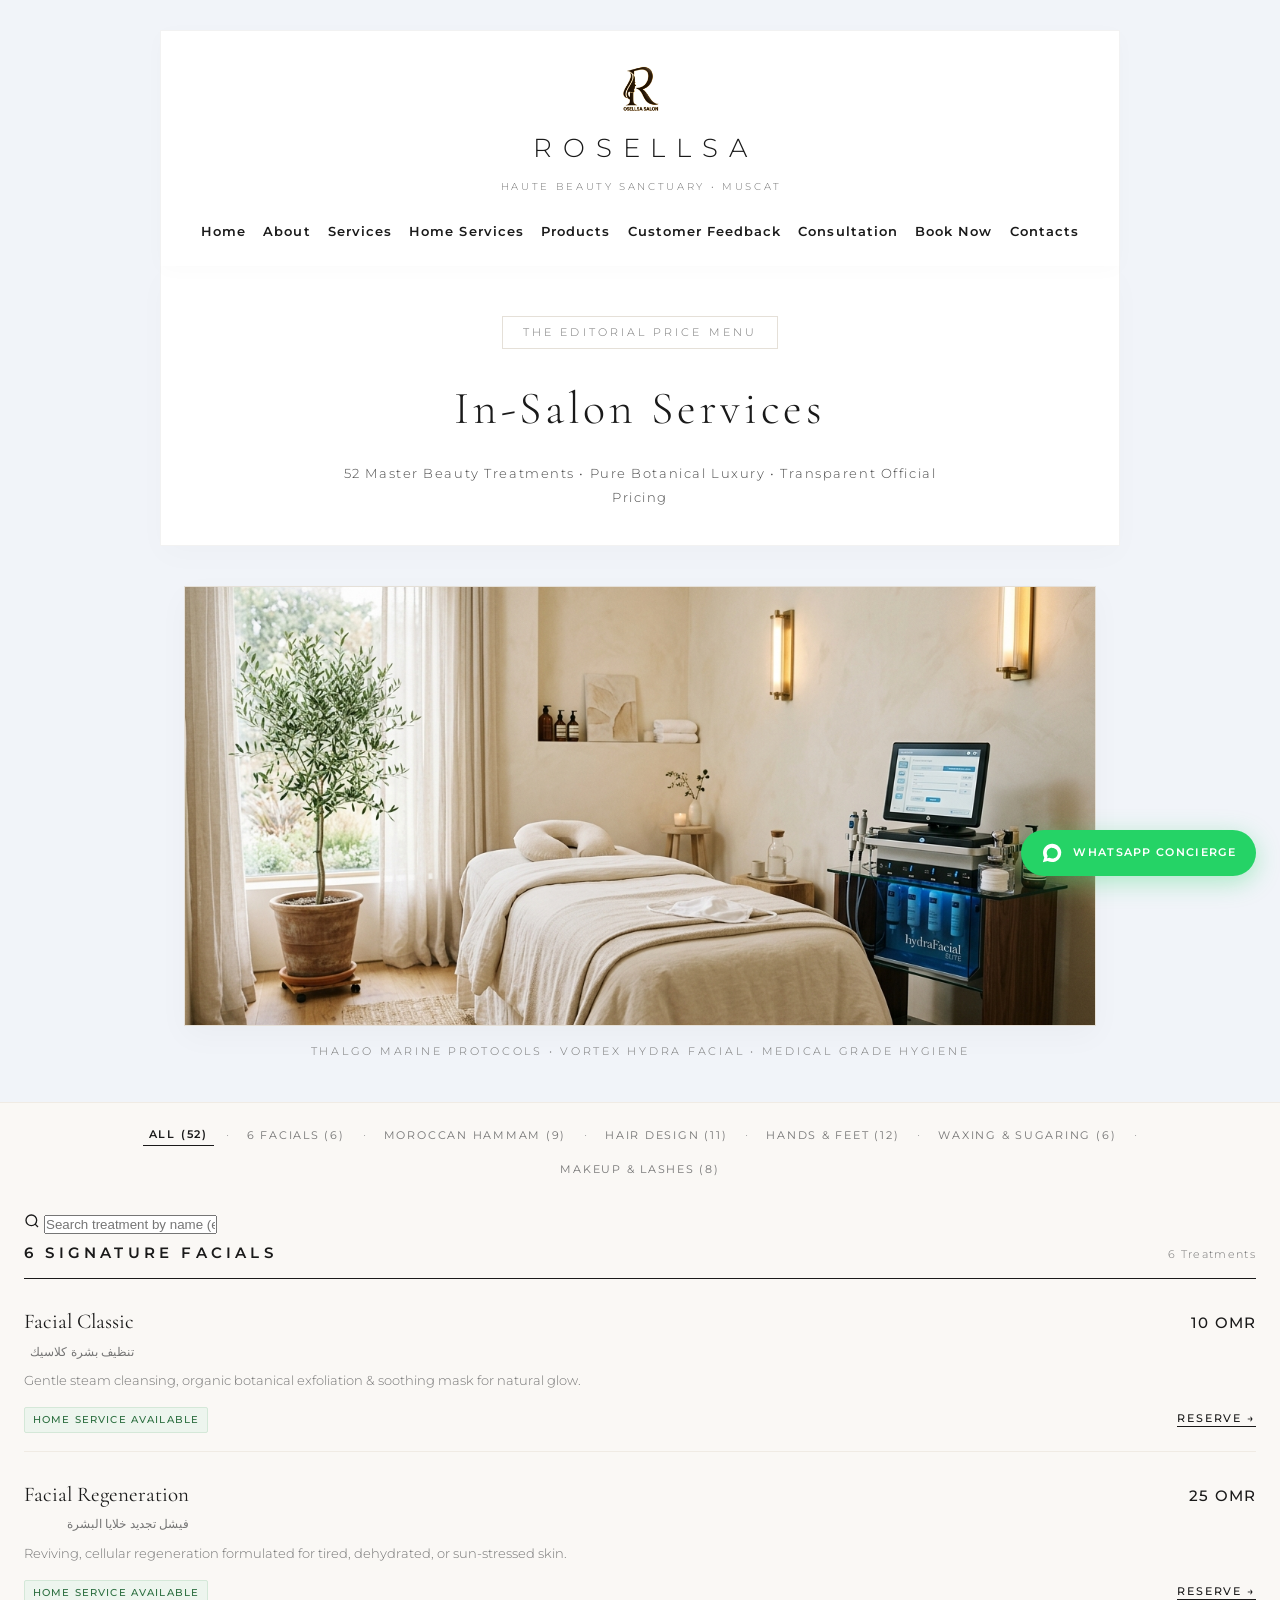
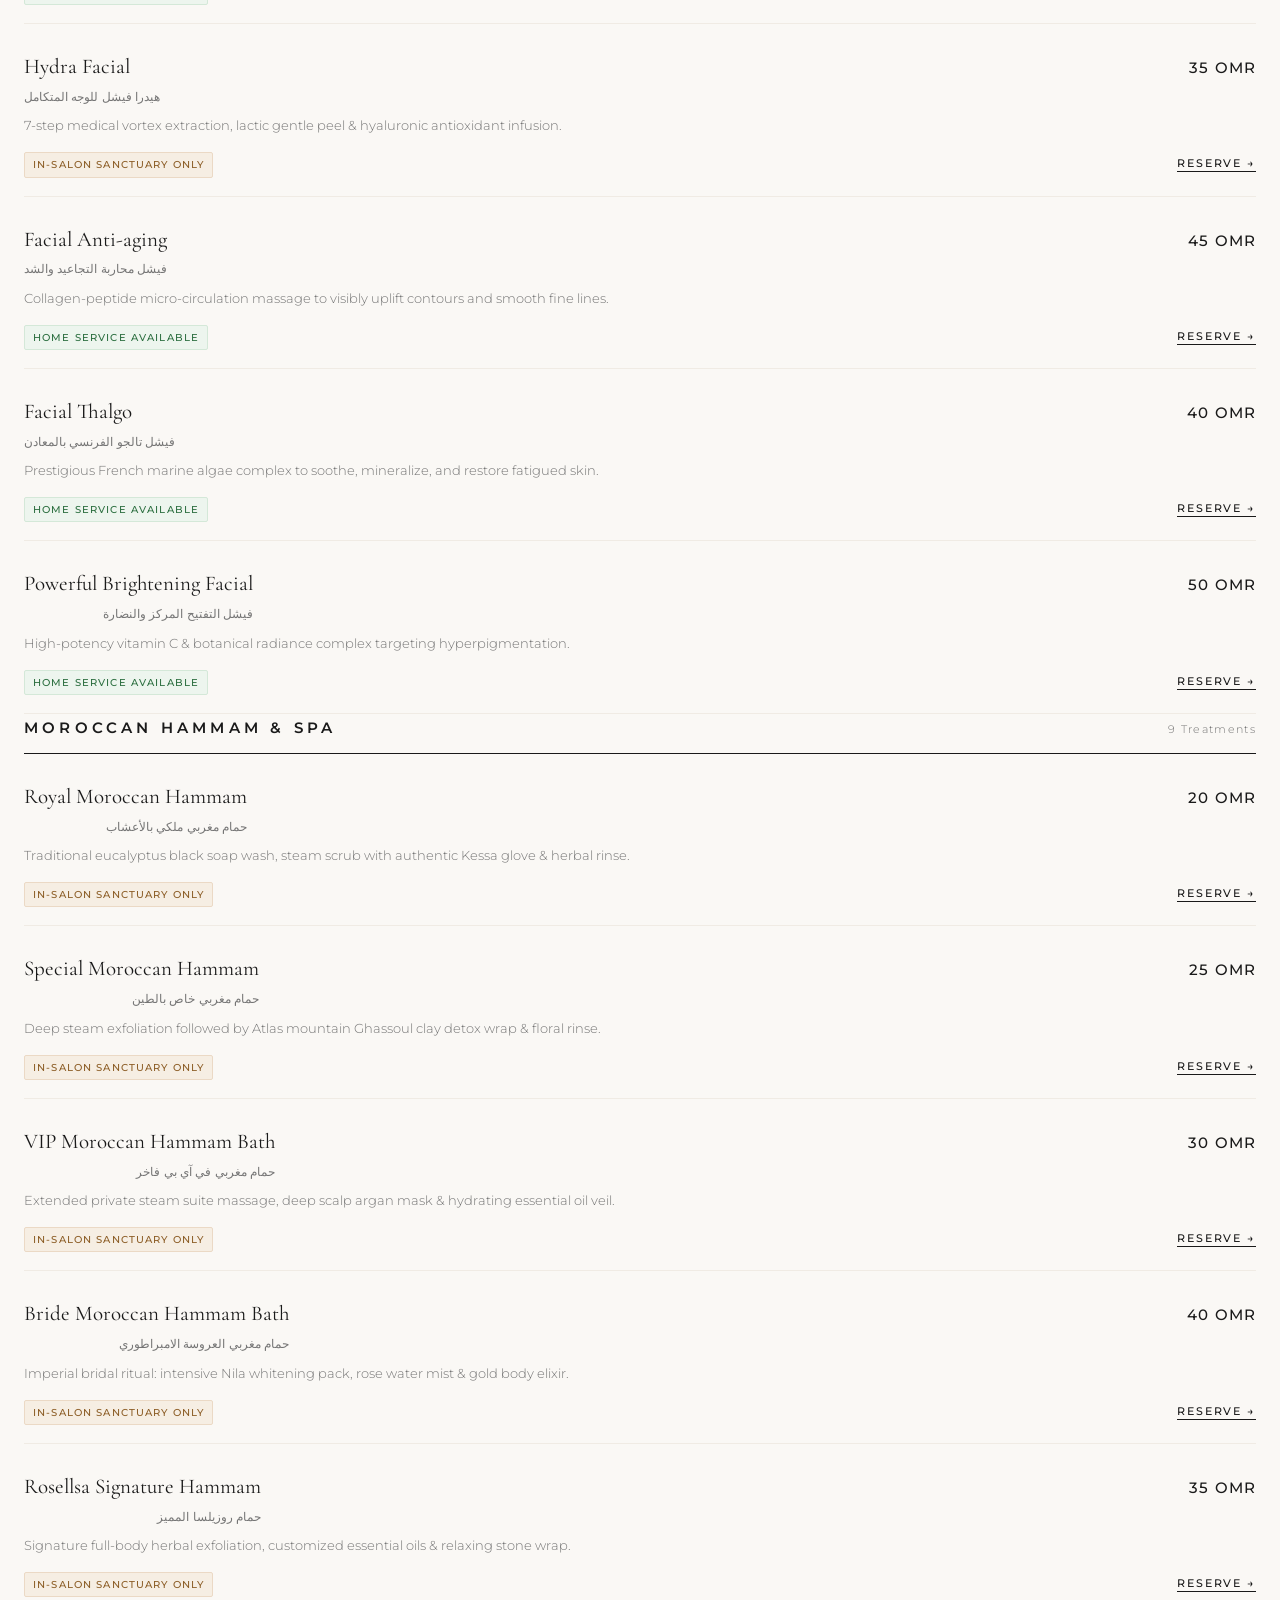
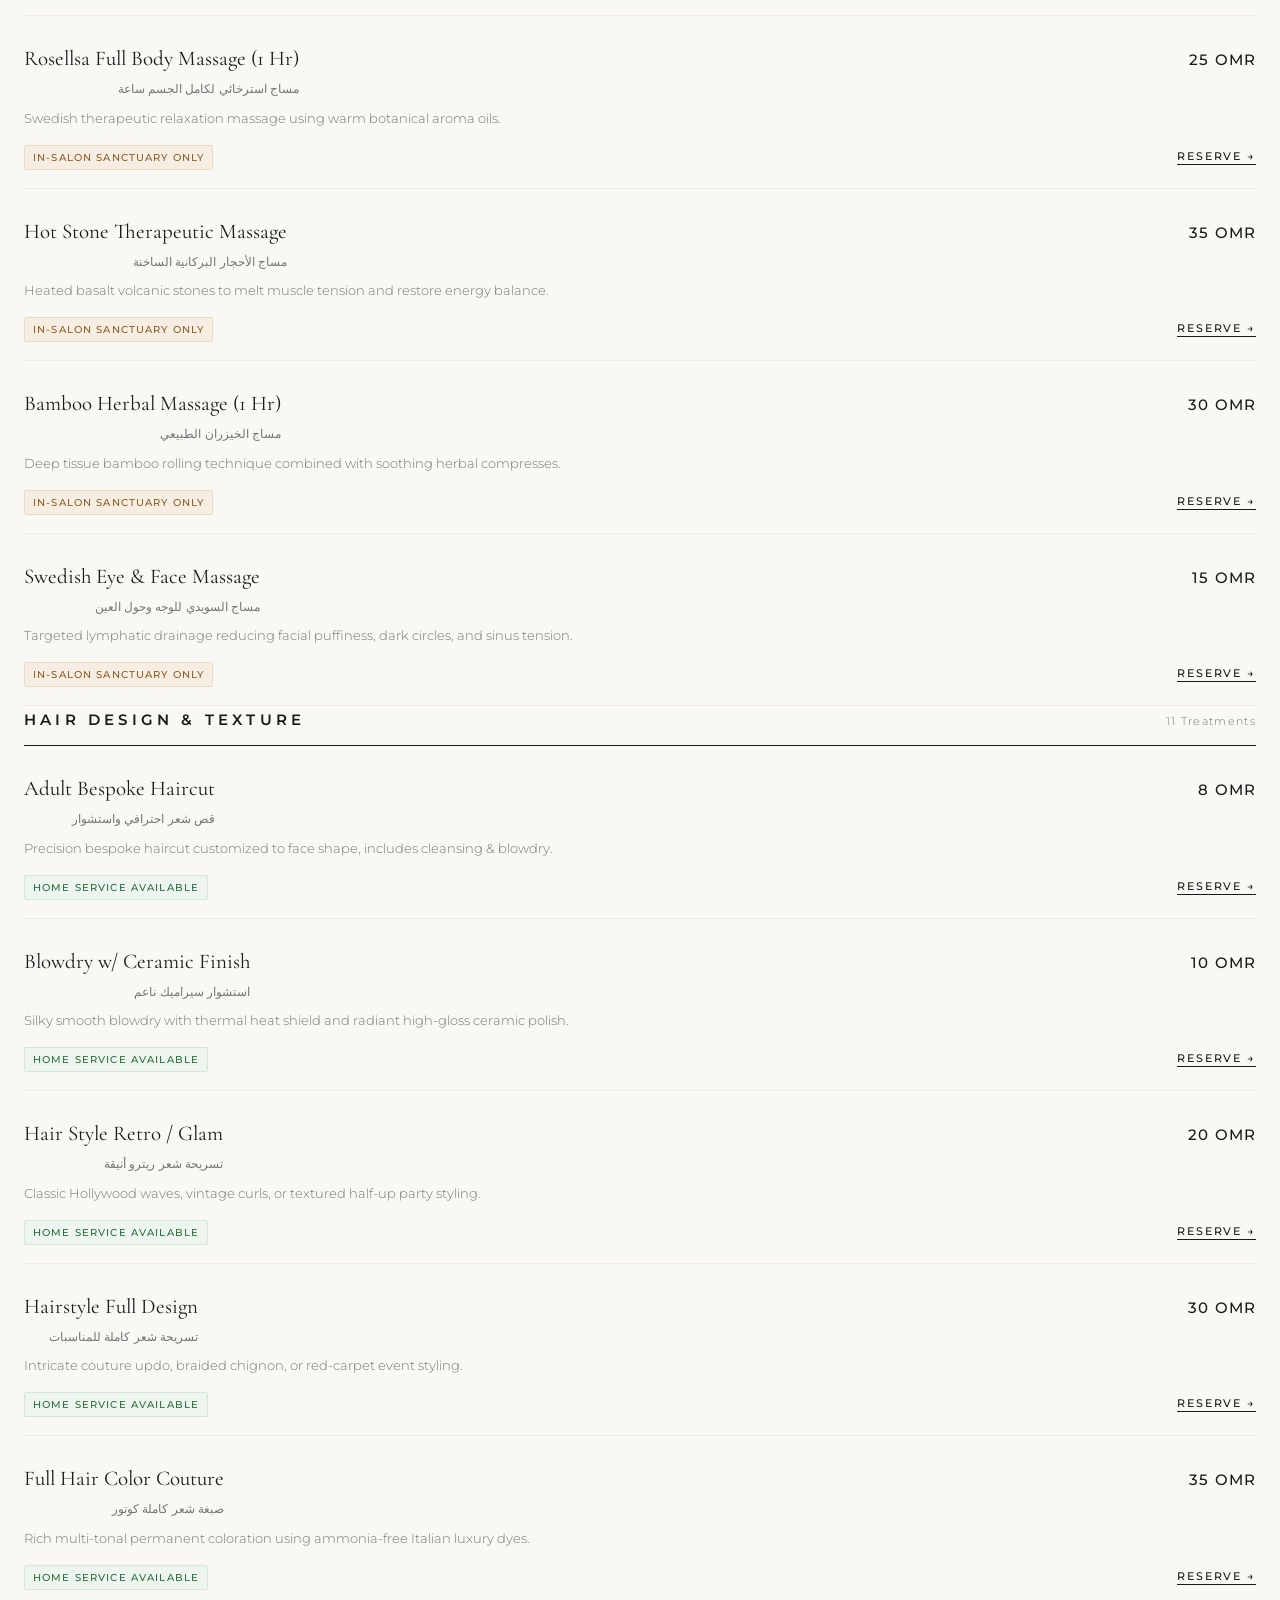
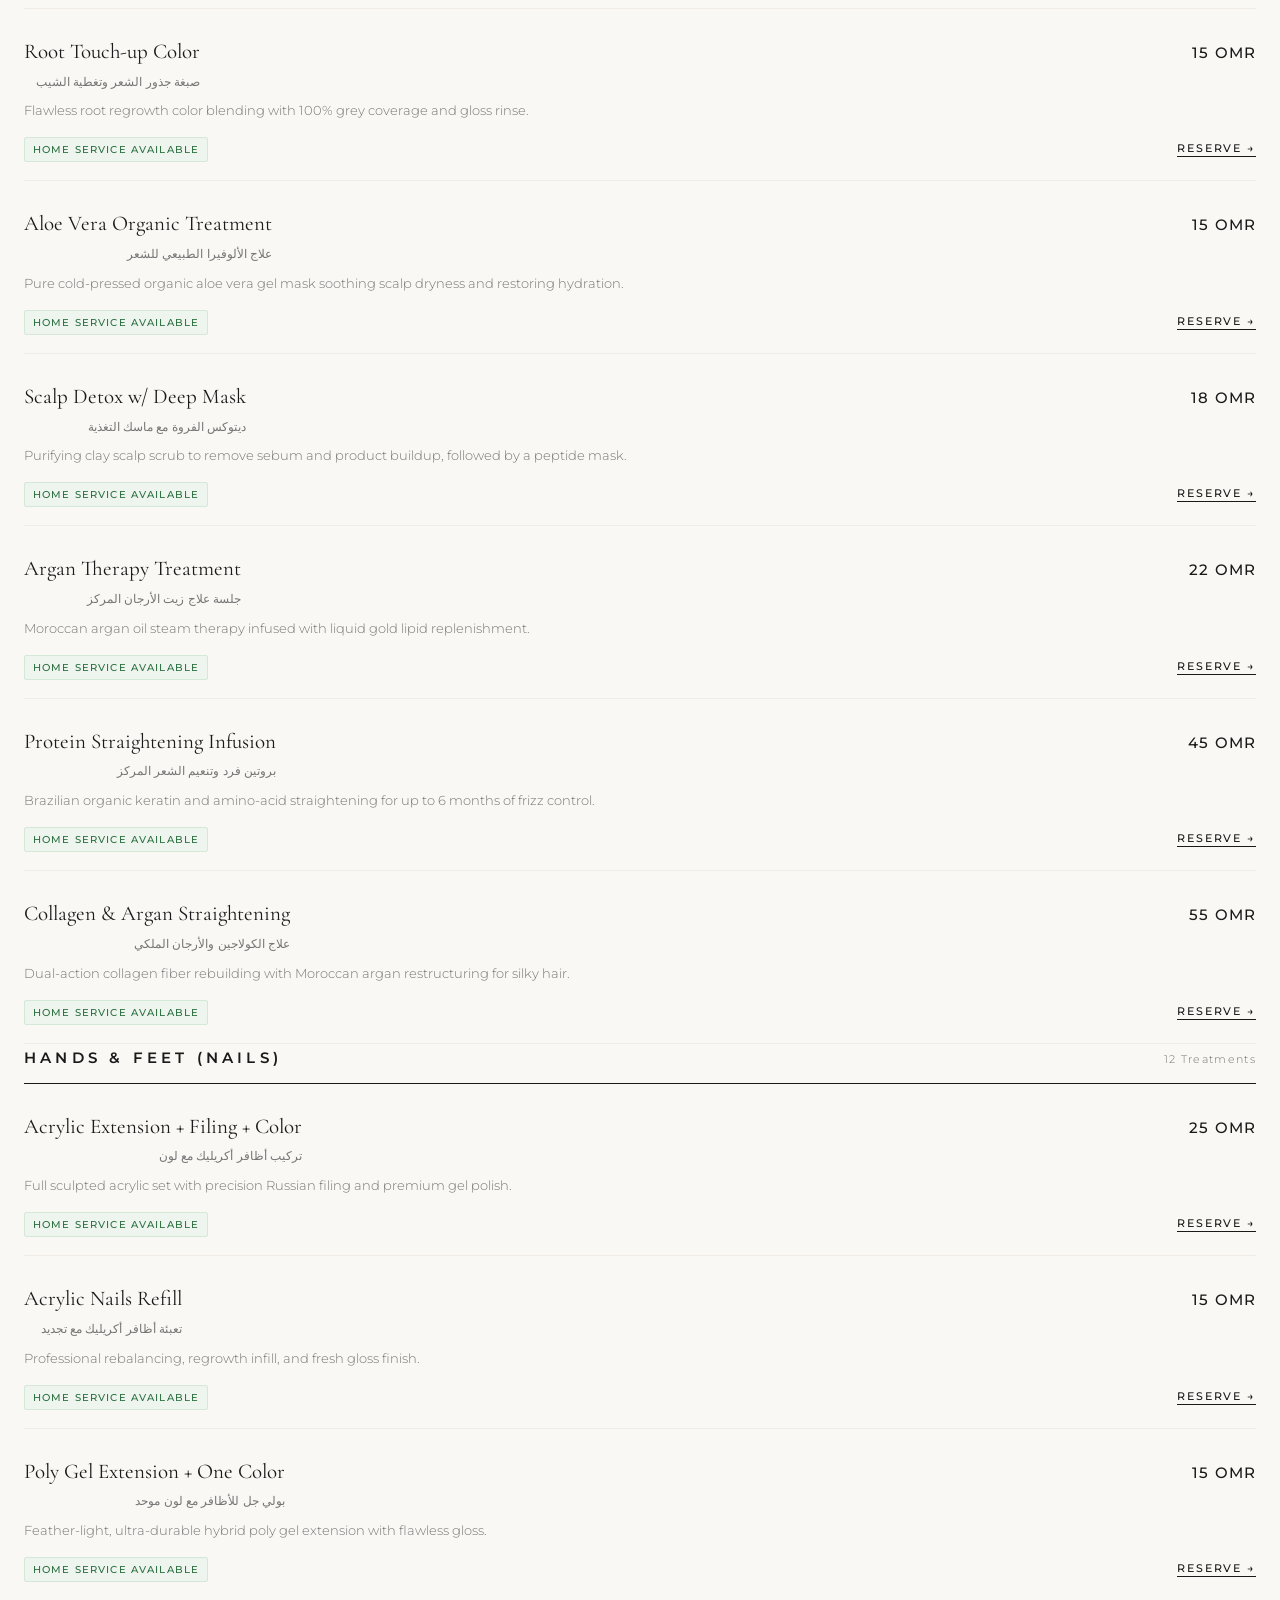
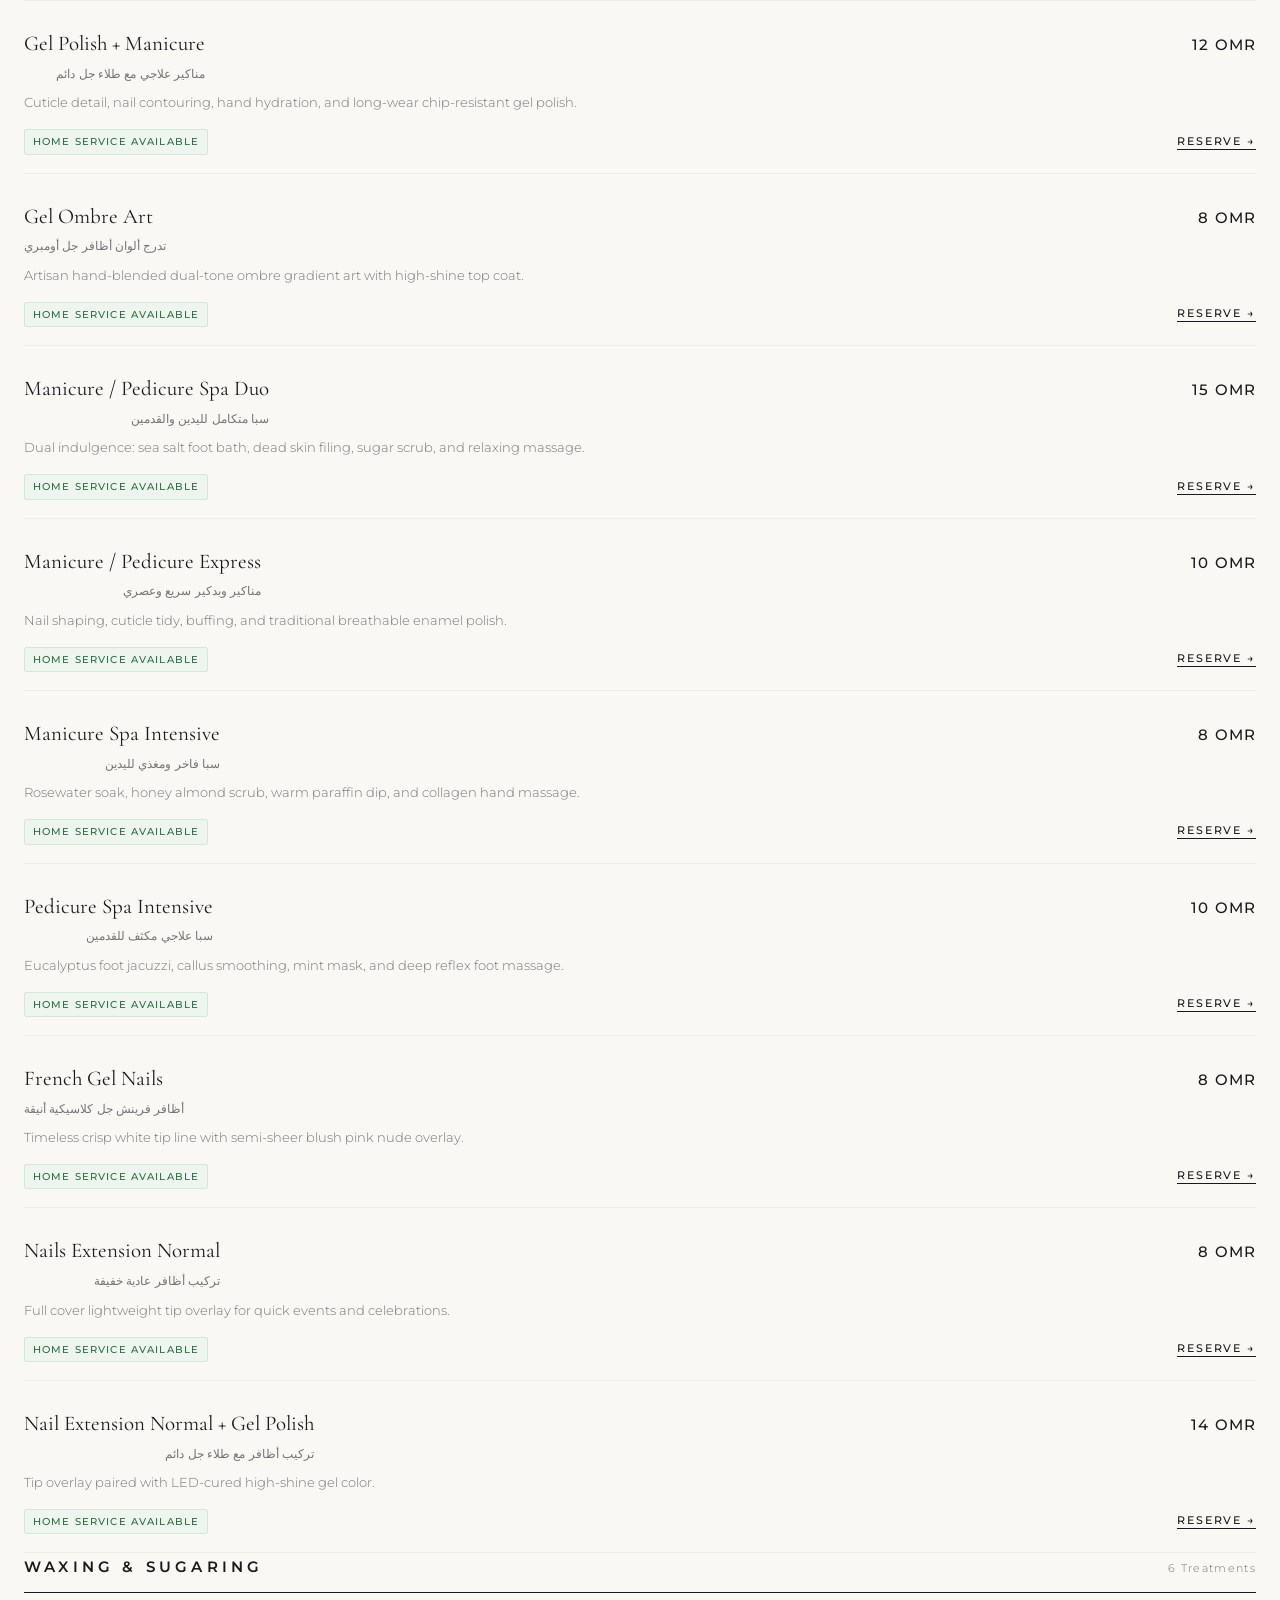
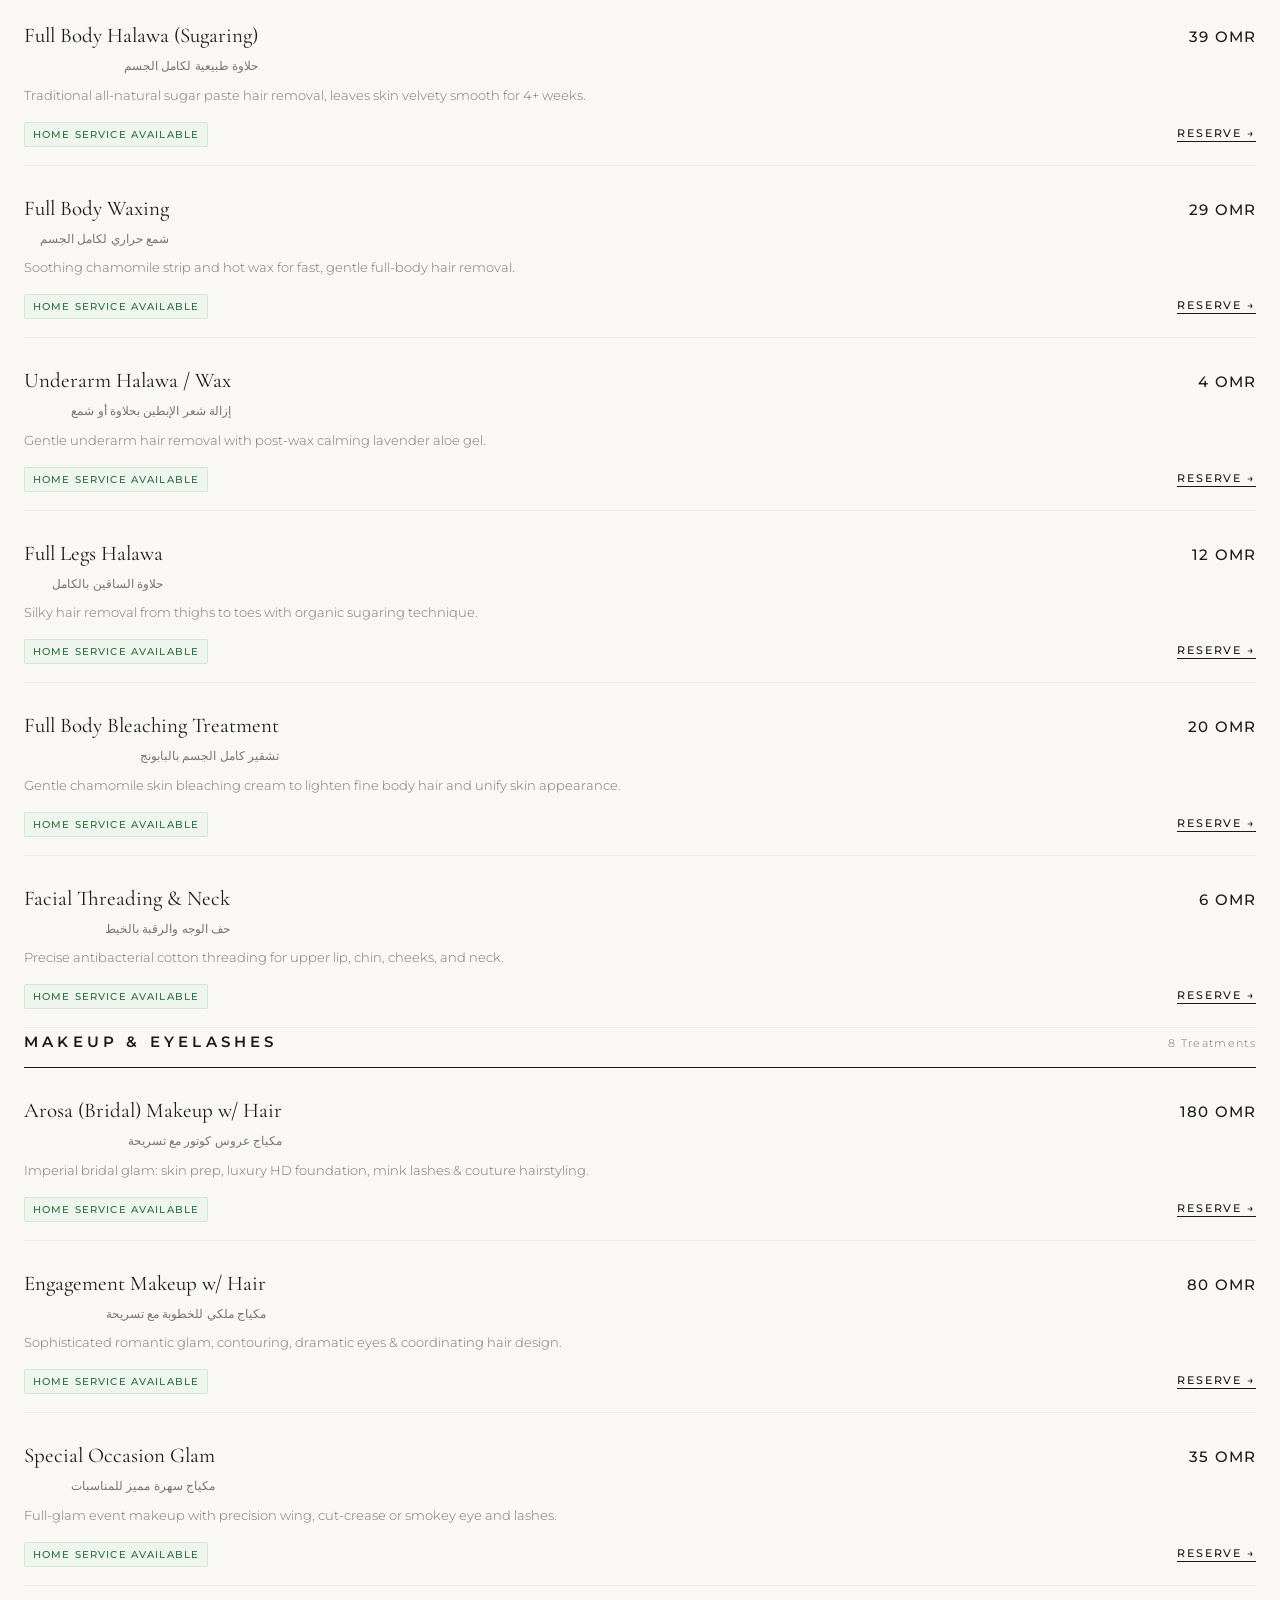
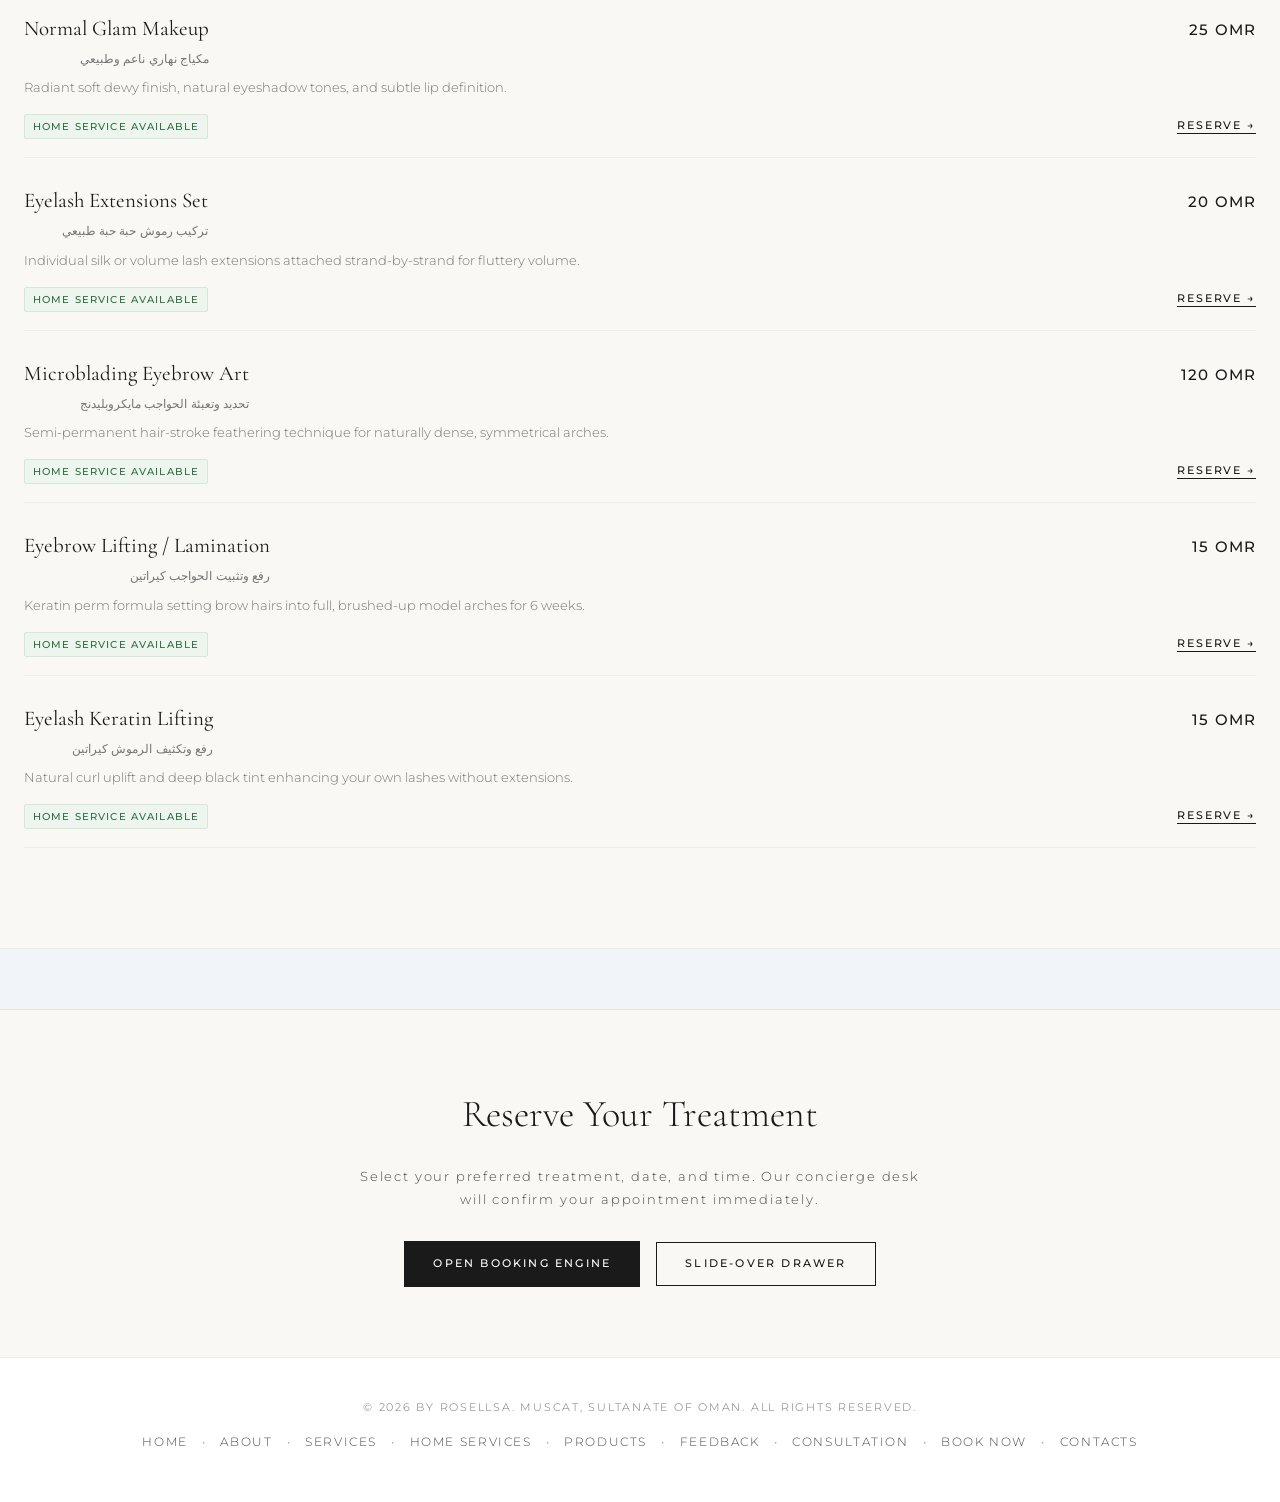
==== services.html @ f318aa7e "feat: complete Rosellsa Haute Beauty Sanctuary website with responsive design, 10 subpages, and Verc" ====
<!DOCTYPE html>
<html lang="en">
<head>
  <meta charset="UTF-8">
  <meta name="viewport" content="width=device-width, initial-scale=1.0">
  <title>In-Salon Services Menu | Rosellsa Haute Beauty Sanctuary</title>
  <meta name="description" content="Explore Rosellsa's 52 signature salon beauty treatments in Muscat. Clinical facials, Moroccan hammam steam rituals, bespoke hair coloring, Russian manicures, and bridal glam.">
  <link rel="icon" type="image/png" href="assets/1e7387f1-e937-47f8-8d48-7516ffbfa3cc.png">
  <link rel="preconnect" href="https://fonts.googleapis.com">
  <link rel="preconnect" href="https://fonts.gstatic.com" crossorigin>
  <link href="https://fonts.googleapis.com/css2?family=Cormorant+Garamond:ital,wght@0,300;0,400;0,500;0,600;1,400&family=Montserrat:wght@200;300;400;500;600&family=Playfair+Display:ital,wght@0,400;0,500;0,600;1,400&display=swap" rel="stylesheet">
  <link rel="stylesheet" href="styles.css?v=5">
</head>
<body>

  <!-- Sticky Header -->
  <header class="site-header">
    <div class="header-inner">
      <div class="brand-logotype">
        <a href="index.html" class="brand-link">
          <img src="assets/rosellsa_logo.png" alt="Rosellsa Crest Logo" class="brand-crest">
          <h1 class="brand-name">ROSELLSA</h1>
          <span class="brand-subline">HAUTE BEAUTY SANCTUARY &bull; MUSCAT</span>
        </a>
      </div>

      <nav class="main-nav" aria-label="Main Navigation">
        <ul class="nav-links">
          <li><a href="index.html" class="nav-item">Home</a></li>
          <li class="nav-bullet">&middot;</li>
          <li><a href="about.html" class="nav-item">About</a></li>
          <li class="nav-bullet">&middot;</li>
          <li><a href="services.html" class="nav-item active">Services</a></li>
          <li class="nav-bullet">&middot;</li>
          <li><a href="home-services.html" class="nav-item">Home Services</a></li>
          <li class="nav-bullet">&middot;</li>
          <li><a href="products.html" class="nav-item">Products</a></li>
          <li class="nav-bullet">&middot;</li>
          <li><a href="feedback.html" class="nav-item">Customer Feedback</a></li>
          <li class="nav-bullet">&middot;</li>
          <li><a href="consultation.html" class="nav-item">Consultation</a></li>
          <li class="nav-bullet">&middot;</li>
          <li><a href="book-now.html" class="nav-item nav-book-btn">Book Now</a></li>
          <li class="nav-bullet">&middot;</li>
          <li><a href="contact.html" class="nav-item">Contacts</a></li>
        </ul>
      </nav>

      <button type="button" class="mobile-menu-toggle" id="mobileMenuBtn" aria-label="Toggle Navigation Menu">
        <span></span><span></span><span></span>
      </button>
    </div>

    <!-- Mobile Navigation Drawer -->
    <div class="mobile-nav-drawer" id="mobileNavDrawer">
      <ul class="mobile-nav-links">
        <li><a href="index.html" onclick="closeMobileNav()">Home</a></li>
        <li><a href="about.html" onclick="closeMobileNav()">About</a></li>
        <li><a href="services.html" class="active" onclick="closeMobileNav()">Services</a></li>
        <li><a href="home-services.html" onclick="closeMobileNav()">Home Services</a></li>
        <li><a href="products.html" onclick="closeMobileNav()">Products</a></li>
        <li><a href="feedback.html" onclick="closeMobileNav()">Customer Feedback</a></li>
        <li><a href="consultation.html" onclick="closeMobileNav()">Consultation</a></li>
        <li><a href="book-now.html" onclick="closeMobileNav()">Book Now</a></li>
        <li><a href="contact.html" onclick="closeMobileNav()">Contacts</a></li>
      </ul>
    </div>
  </header>

  <main>
    <!-- Subpage Banner -->
    <section class="subpage-banner">
      <div class="subpage-banner-inner">
        <span class="subpage-badge">THE EDITORIAL PRICE MENU</span>
        <h1 class="subpage-title">In-Salon Services</h1>
        <p class="subpage-subtitle">52 Master Beauty Treatments &bull; Pure Botanical Luxury &bull; Transparent Official Pricing</p>
      </div>
    </section>

    <!-- Visual Showcase: Clinical Spa & Treatment Suites -->
    <section class="subpage-visual-showcase">
      <div class="subpage-visual-frame">
        <img src="assets/generated/lookbook_spa_room.jpg" alt="Clinical Skincare and Private Facial Suite">
      </div>
      <div style="text-align: center; margin-top: 16px;">
        <p style="font-size: 11px; letter-spacing: 0.25em; text-transform: uppercase; color: var(--text-muted);">
          THALGO MARINE PROTOCOLS &bull; VORTEX HYDRA FACIAL &bull; MEDICAL GRADE HYGIENE
        </p>
      </div>
    </section>

    <!-- In-Salon Services Main Catalog -->
    <section class="services-section" style="padding-top: 20px;">
      <!-- Category Filter Tabs -->
      <div class="services-filter-nav">
        <button type="button" class="filter-tab active" data-cat="all">ALL (<span id="count-all">52</span>)</button>
        <span class="filter-dot">&middot;</span>
        <button type="button" class="filter-tab" data-cat="facials">6 FACIALS (<span id="count-facials">6</span>)</button>
        <span class="filter-dot">&middot;</span>
        <button type="button" class="filter-tab" data-cat="hammam">MOROCCAN HAMMAM (<span id="count-hammam">9</span>)</button>
        <span class="filter-dot">&middot;</span>
        <button type="button" class="filter-tab" data-cat="hair">HAIR DESIGN (<span id="count-hair">12</span>)</button>
        <span class="filter-dot">&middot;</span>
        <button type="button" class="filter-tab" data-cat="nails">HANDS &amp; FEET (<span id="count-nails">12</span>)</button>
        <span class="filter-dot">&middot;</span>
        <button type="button" class="filter-tab" data-cat="waxing">WAXING &amp; SUGARING (<span id="count-waxing">8</span>)</button>
        <span class="filter-dot">&middot;</span>
        <button type="button" class="filter-tab" data-cat="makeup">MAKEUP &amp; LASHES (<span id="count-makeup">5</span>)</button>
      </div>

      <!-- Real-Time Search Bar -->
      <div class="services-search-wrapper">
        <div class="search-input-box">
          <svg class="search-icon" width="16" height="16" viewBox="0 0 24 24" fill="none" stroke="currentColor" stroke-width="2">
            <circle cx="11" cy="11" r="8"></circle>
            <line x1="21" y1="21" x2="16.65" y2="16.65"></line>
          </svg>
          <input type="text" id="serviceSearchInput" class="service-search-input" placeholder="Search treatment by name (e.g. Hydra, Hammam, Balayage, Russian Manicure)...">
        </div>
      </div>

      <!-- Two-Column Editorial Price Menu -->
      <div class="services-grid" id="servicesGrid">
        <!-- Rendered by main.js -->
      </div>
    </section>

    <!-- Bottom Booking CTA Banner -->
    <section style="background-color: var(--bg-subtle); padding: 70px 24px; text-align: center; border-top: 1px solid var(--border-light); margin-top: 60px;">
      <h2 style="font-family: var(--font-serif); font-size: 38px; font-weight: 300; margin-bottom: 16px;">Reserve Your Treatment</h2>
      <p style="font-size: 13px; letter-spacing: 0.14em; color: var(--text-secondary); max-width: 580px; margin: 0 auto 30px; line-height: 1.8;">
        Select your preferred treatment, date, and time. Our concierge desk will confirm your appointment immediately.
      </p>
      <div class="concierge-btn-group">
        <a href="book-now.html" class="btn-westfolk-dark">Open Booking Engine</a>
        <button type="button" class="btn-westfolk-outline" onclick="openBookingDrawer()">Slide-Over Drawer</button>
      </div>
    </section>
  </main>

  <!-- Slide-Over VIP Booking Drawer -->
  <div class="booking-drawer-overlay" id="drawerOverlay" onclick="closeBookingDrawer()"></div>
  <aside class="booking-drawer" id="bookingDrawer" aria-label="Appointment Drawer">
    <div class="drawer-header">
      <div>
        <span class="drawer-eyebrow">ROSELLSA SANCTUARY</span>
        <h3 class="drawer-title">Reserve Appointment</h3>
      </div>
      <button type="button" class="drawer-close-btn" onclick="closeBookingDrawer()" aria-label="Close Drawer">&times;</button>
    </div>

    <form class="drawer-body" onsubmit="handleDrawerBookingSubmit(event)">
      <div class="form-group customer-type-box">
        <label class="form-label">APPOINTMENT TYPE *</label>
        <div class="customer-type-options">
          <label class="type-radio-label">
            <input type="radio" name="drawerClientType" value="New Customer" checked>
            <span class="type-btn">First-Time Guest</span>
          </label>
          <label class="type-radio-label">
            <input type="radio" name="drawerClientType" value="Rebooking Customer">
            <span class="type-btn">Returning Client</span>
          </label>
        </div>
      </div>

      <div class="form-group">
        <label for="drawerServiceSelect" class="form-label">SELECT TREATMENT *</label>
        <select id="drawerServiceSelect" class="form-control" required onchange="handleDrawerServiceChange()"></select>
        <span class="service-price-indicator" id="drawerPriceDisplay">Price: 10 OMR</span>
      </div>

      <div class="form-group">
        <label class="form-label">LOCATION *</label>
        <div class="location-radio-group">
          <label class="radio-label">
            <input type="radio" name="drawerLocation" value="salon" id="locSalon" checked onchange="updateDrawerLocationRules()">
            <span>In-Salon Sanctuary</span>
          </label>
          <label class="radio-label" id="homeServiceLabel">
            <input type="radio" name="drawerLocation" value="home" id="locHome" onchange="updateDrawerLocationRules()">
            <span>Home Service (Muscat)</span>
          </label>
        </div>
        <p class="location-warning-text" id="audioRuleNotice" style="display: none;"></p>
      </div>

      <div class="form-group">
        <label for="clientNameInput" class="form-label">FULL NAME *</label>
        <input type="text" id="clientNameInput" class="form-control" placeholder="e.g. Fatima Al-Harthy" required>
      </div>

      <div class="form-group">
        <label for="clientPhoneInput" class="form-label">WHATSAPP / PHONE NUMBER *</label>
        <input type="tel" id="clientPhoneInput" class="form-control" placeholder="+968 9XXXXXXX" required>
      </div>

      <div class="form-row">
        <div class="form-group col-half">
          <label for="bookingDateInput" class="form-label">PREFERRED DATE *</label>
          <input type="date" id="bookingDateInput" class="form-control" required>
        </div>
        <div class="form-group col-half">
          <label for="bookingTimeSelect" class="form-label">PREFERRED TIME *</label>
          <select id="bookingTimeSelect" class="form-control" required>
            <option value="10:00 AM">10:00 AM</option>
            <option value="12:00 PM">12:00 PM</option>
            <option value="02:00 PM">02:00 PM</option>
            <option value="04:00 PM">04:00 PM</option>
            <option value="06:00 PM">06:00 PM</option>
            <option value="08:00 PM">08:00 PM</option>
          </select>
        </div>
      </div>

      <div class="form-group" id="homeAddressGroup" style="display: none;">
        <label for="clientAddressInput" class="form-label">MUSCAT HOME / HOTEL ADDRESS *</label>
        <input type="text" id="clientAddressInput" class="form-control" placeholder="e.g. Villa 14, Way 203, Al Mouj">
      </div>

      <div class="form-group">
        <label for="clientNotesInput" class="form-label">SPECIAL REQUESTS</label>
        <textarea id="clientNotesInput" class="form-control" rows="2" placeholder="Specific therapist, allergies, or questions"></textarea>
      </div>

      <div class="drawer-footer">
        <button type="submit" class="btn-westfolk-dark" style="width: 100%; padding: 16px;">
          PROCEED VIA WHATSAPP
        </button>
      </div>
    </form>
  </aside>

  <!-- Floating WhatsApp Concierge -->
  <a href="https://wa.me/96898564463?text=Hello%20Rosellsa%20Sanctuary%2C%20I%20would%20like%20to%20inquire%20about%20your%20services" target="_blank" rel="noopener noreferrer" class="floating-wa-btn" aria-label="Chat on WhatsApp">
    <svg width="22" height="22" viewBox="0 0 24 24" fill="currentColor">
      <path d="M12.031 6.172c-3.181 0-5.767 2.586-5.768 5.766-.001 1.298.38 2.27 1.019 3.287l-.711 2.598 2.669-.699c.969.54 2.082.85 3.256.85 3.181 0 5.767-2.586 5.768-5.766 0-3.18-2.586-5.766-5.768-5.766zm9.969 5.766c0 5.485-4.484 9.969-9.969 9.969-1.745 0-3.388-.456-4.819-1.253L2 22l1.547-5.011C2.695 15.545 2.22 13.829 2.22 11.938 2.22 6.453 6.704 1.969 12.189 1.969 17.674 1.969 22.158 6.453 22.158 11.938z"/>
    </svg>
    <span>WhatsApp Concierge</span>
  </a>

  <!-- Footer -->
  <footer class="site-footer">
    <div class="footer-inner">
      <p class="footer-copy">&copy; 2026 by ROSELLSA. Muscat, Sultanate of Oman. All rights reserved.</p>
      <div class="footer-links">
        <a href="index.html">Home</a><span>&bull;</span>
        <a href="about.html">About</a><span>&bull;</span>
        <a href="services.html">Services</a><span>&bull;</span>
        <a href="home-services.html">Home Services</a><span>&bull;</span>
        <a href="products.html">Products</a><span>&bull;</span>
        <a href="feedback.html">Feedback</a><span>&bull;</span>
        <a href="consultation.html">Consultation</a><span>&bull;</span>
        <a href="book-now.html">Book Now</a><span>&bull;</span>
        <a href="contact.html">Contacts</a>
      </div>
    </div>
  </footer>

  <script src="main.js"></script>
</body>
</html>
---- styles.css ----
/* ==========================================================================
   ROSELLSA HAUTE BEAUTY SANCTUARY
   Design Architecture: Westfolk Salon | Los Angeles Inspiration
   Aesthetic: Ultra-minimalist, Airy, Elegant Typography, California-Chic Spacing
   ========================================================================== */

/* --------------------------------------------------------------------------
   1. CSS RESET & GLOBAL VARIABLES
   -------------------------------------------------------------------------- */
:root {
  --font-serif: 'Cormorant Garamond', 'Playfair Display', Georgia, serif;
  --font-sans: 'Montserrat', -apple-system, BlinkMacSystemFont, "Segoe UI", Roboto, sans-serif;
  
  --bg-primary: #ffffff;
  --bg-canvas: #f1f4f9; /* Soft Westfolk canvas tone matching reference */
  --bg-subtle: #faf8f5;
  --bg-stone: #f4f1ec;
  
  --text-primary: #1a1a1a;
  --text-secondary: #4a4a4a;
  --text-muted: #757575;
  --text-light: #999999;
  
  --border-dark: #1a1a1a;
  --border-light: #e5e0d8;
  --border-faint: #f0ebe4;
  
  --gold-accent: #c49a6c;
  --gold-soft: #f7f1e8;
  
  --transition-smooth: all 0.3s cubic-bezier(0.25, 0.46, 0.45, 0.94);
}

*, *::before, *::after {
  box-sizing: border-box;
  margin: 0;
  padding: 0;
}

html {
  scroll-behavior: smooth;
  font-size: 16px;
  background-color: var(--bg-canvas);
  color: var(--text-primary);
  -webkit-font-smoothing: antialiased;
  -moz-osx-font-smoothing: grayscale;
  overflow-x: hidden;
  max-width: 100%;
}

body {
  font-family: var(--font-sans);
  font-weight: 300;
  line-height: 1.8;
  background-color: var(--bg-canvas);
  color: var(--text-primary);
  overflow-x: hidden;
  max-width: 100%;
  width: 100%;
}

img {
  max-width: 100%;
  height: auto;
  display: block;
}

a {
  color: inherit;
  text-decoration: none;
  transition: var(--transition-smooth);
}

button {
  font-family: inherit;
  cursor: pointer;
  border: none;
  background: none;
  transition: var(--transition-smooth);
}

/* --------------------------------------------------------------------------
   2. TOP UTILITY BAR (Removed per user directive)
   -------------------------------------------------------------------------- */
.top-utility-bar {
  display: none !important;
}

.utility-container {
  max-width: 1280px;
  margin: 0 auto;
  display: flex;
  justify-content: space-between;
  align-items: center;
  flex-wrap: wrap;
  gap: 12px;
}

.utility-left {
  display: flex;
  align-items: center;
  gap: 10px;
  font-weight: 400;
}

.dot-sep {
  color: var(--text-light);
}

.utility-right {
  display: flex;
  align-items: center;
  gap: 12px;
}



.utility-wa-link {
  font-weight: 500;
  color: var(--text-primary);
  letter-spacing: 0.14em;
}

.utility-wa-link:hover {
  opacity: 0.7;
}

/* --------------------------------------------------------------------------
   3. SITE HEADER: WESTFOLK EXACT CENTERED LOGOTYPE & SUB-NAV
   -------------------------------------------------------------------------- */
.site-header {
  position: relative;
  z-index: 1000;
  background-color: transparent;
  border-bottom: none;
  padding: 30px 20px 0;
}

.header-inner {
  max-width: 960px;
  width: 100%;
  margin: 0 auto;
  background-color: #ffffff; /* White Color Square Box matching reference */
  border-radius: 0;
  border: 1px solid rgba(0, 0, 0, 0.05);
  border-bottom: none;
  box-shadow: 0 4px 20px rgba(0, 0, 0, 0.02);
  display: flex;
  flex-direction: column;
  align-items: center;
  position: relative;
  padding: 34px 40px 20px;
}

/* Brand Logotype */
.brand-logotype {
  margin-bottom: 22px;
  text-align: center;
  display: flex;
  justify-content: center;
  width: 100%;
}

.brand-link {
  display: inline-flex;
  flex-direction: column;
  align-items: center;
  justify-content: center;
  text-align: center;
  text-decoration: none;
}

.brand-crest {
  height: 48px;
  width: auto;
  margin: 0 auto 12px auto;
  object-fit: contain;
  display: block;
}

.brand-name {
  font-family: var(--font-sans);
  font-size: 26px;
  font-weight: 300;
  letter-spacing: 0.42em;
  text-transform: uppercase;
  color: var(--text-primary);
  margin-right: -0.42em; /* exactly counterbalances trailing letter-spacing for true center */
  text-align: center;
}

.brand-subline {
  font-size: 9.5px;
  letter-spacing: 0.28em;
  text-transform: uppercase;
  color: var(--text-muted);
  margin-top: 6px;
  margin-right: -0.28em; /* optical center balancing */
  text-align: center;
}

/* Navigation Links (Westfolk Exact: Spans exact width of image below, from Home to Contacts) */
.main-nav {
  width: 100%;
  max-width: 960px;
  margin: 0 auto;
}

.nav-links {
  list-style: none;
  display: flex;
  justify-content: space-between;
  align-items: center;
  width: 100%;
  padding: 0;
  margin: 0;
}

.nav-item {
  font-size: 13px;
  font-weight: 600;
  letter-spacing: 0.08em;
  color: var(--text-primary);
  padding: 4px 0;
  white-space: nowrap;
  position: relative;
  text-decoration: none !important;
}

.nav-item:hover {
  opacity: 0.6;
}

.nav-bullet {
  display: none !important; /* Exact Westfolk reference: clean spaced text without bullets */
}

.nav-book-btn {
  font-weight: 600;
  border-bottom: none !important;
  text-decoration: none !important;
  padding-bottom: 0;
}

.nav-book-btn:hover {
  opacity: 0.6;
  background: none;
  color: var(--text-primary);
  border-bottom: none !important;
  padding: 4px 0;
}

/* Mobile Toggle */
.mobile-menu-toggle {
  display: none;
  position: absolute;
  right: 0;
  top: 6px;
  width: 28px;
  height: 22px;
  flex-direction: column;
  justify-content: space-between;
}

.mobile-menu-toggle span {
  width: 100%;
  height: 1.5px;
  background-color: var(--text-primary);
  transition: var(--transition-smooth);
}

.mobile-nav-drawer {
  display: none;
}

/* --------------------------------------------------------------------------
   4. HERO SECTION: WESTFOLK SIGNATURE ARCHED MIRROR VISUAL
   -------------------------------------------------------------------------- */
.hero-section {
  padding: 0 20px 60px;
  background-color: transparent;
  display: flex;
  justify-content: center;
  align-items: center;
}

.hero-frame-wrapper {
  max-width: 960px;
  width: 100%;
  margin: 0 auto;
  text-align: center;
  background-color: #ffffff;
  border: 1px solid rgba(0, 0, 0, 0.05);
  border-top: none;
  box-shadow: 0 10px 30px rgba(0, 0, 0, 0.02);
  padding-bottom: 32px;
}

/* Hero Image Container: Exactly 960px width matching navigation above */
.hero-arch-container {
  width: 100%;
  max-width: 960px;
  height: 580px;
  margin: 0 auto;
  border-radius: 0; /* Exact rectangular format matching Westfolk reference image */
  overflow: hidden;
  box-shadow: none;
  background-color: #ffffff;
  border: none;
}

.hero-arch-img {
  width: 100%;
  height: 100%;
  object-fit: cover;
  object-position: center 30%;
  transition: transform 1.2s cubic-bezier(0.16, 1, 0.3, 1);
}

.hero-arch-container:hover .hero-arch-img {
  transform: scale(1.02);
}

.hero-caption {
  margin-top: 28px;
}

.hero-tagline {
  font-size: 11px;
  letter-spacing: 0.3em;
  text-transform: uppercase;
  color: var(--text-muted);
  font-weight: 400;
  max-width: 720px;
  margin: 0 auto;
}

/* --------------------------------------------------------------------------
   5. COMMON EDITORIAL ELEMENTS (Westfolk Aesthetic)
   -------------------------------------------------------------------------- */
.serif-section-title {
  font-family: var(--font-serif);
  font-size: 42px;
  font-weight: 300;
  text-align: center;
  color: var(--text-primary);
  letter-spacing: 0.02em;
}

.serif-section-title.tracking-wide {
  letter-spacing: 0.35em;
  margin-left: 0.35em;
}

.delicate-rule {
  width: 38px;
  height: 1px;
  background-color: var(--text-primary);
  margin: 16px auto 36px;
  opacity: 0.85;
}

/* --------------------------------------------------------------------------
   6. ABOUT US SECTION: WESTFOLK EXACT NARRATIVE & SECONDARY PHOTO
   -------------------------------------------------------------------------- */
.about-section {
  padding: 60px 24px 90px;
  background-color: var(--bg-primary);
}

.about-container {
  max-width: 820px;
  margin: 0 auto;
  text-align: center;
}

.about-narrative {
  margin-bottom: 50px;
}

.about-narrative p {
  font-size: 14.5px;
  line-height: 1.85;
  color: var(--text-secondary);
  margin-bottom: 22px;
  font-weight: 300;
}

.about-narrative .specialties-text {
  color: var(--text-primary);
  font-size: 13.5px;
  line-height: 1.8;
  max-width: 740px;
  margin: 26px auto 0;
}

.about-photo-wrapper {
  max-width: 680px;
  margin: 0 auto;
  overflow: hidden;
  box-shadow: 0 8px 30px rgba(0, 0, 0, 0.04);
  border: 1px solid var(--border-faint);
}

.about-photo {
  width: 100%;
  height: 540px;
  object-fit: cover;
  object-position: center 25%;
  transition: transform 0.8s ease;
}

.about-photo-wrapper:hover .about-photo {
  transform: scale(1.015);
}

/* --------------------------------------------------------------------------
   7. SERVICES SECTION: WESTFOLK FRAMED BADGE & 2-COLUMN EDITORIAL MENU
   -------------------------------------------------------------------------- */
.services-section {
  padding: 80px 24px 100px;
  background-color: var(--bg-subtle);
  border-top: 1px solid var(--border-faint);
  border-bottom: 1px solid var(--border-faint);
}

.services-header-box {
  text-align: center;
  margin-bottom: 40px;
}

/* Framed [ SERVICES ] Badge (Westfolk Exact) */
.services-frame-badge {
  display: inline-block;
  border: 1px solid var(--border-dark);
  padding: 13px 44px;
  font-size: 13px;
  letter-spacing: 0.36em;
  text-transform: uppercase;
  color: var(--text-primary);
  background-color: #ffffff;
  font-weight: 400;
  box-shadow: 0 4px 15px rgba(0, 0, 0, 0.02);
}

.services-sub-intro {
  font-size: 10.5px;
  letter-spacing: 0.22em;
  text-transform: uppercase;
  color: var(--text-muted);
  margin-top: 16px;
}

/* Filter Tab Navigation */
.services-filter-nav {
  display: flex;
  justify-content: center;
  align-items: center;
  flex-wrap: wrap;
  gap: 12px;
  margin-bottom: 30px;
  max-width: 1020px;
  margin-left: auto;
  margin-right: auto;
}

.filter-tab {
  font-size: 11px;
  letter-spacing: 0.16em;
  text-transform: uppercase;
  color: var(--text-muted);
  padding: 4px 6px;
  position: relative;
}

.filter-tab:hover {
  color: var(--text-primary);
}

.filter-tab.active {
  color: var(--text-primary);
  font-weight: 600;
  border-bottom: 1px solid var(--text-primary);
}

.filter-dot {
  color: var(--text-light);
  font-size: 13px;
}

/* Services Toolbar: Search & Home Service Toggle */
.services-toolbar {
  max-width: 1040px;
  margin: 0 auto 46px;
  display: flex;
  justify-content: space-between;
  align-items: center;
  flex-wrap: wrap;
  gap: 20px;
  padding: 0 10px;
}

.search-box {
  flex: 1;
  min-width: 260px;
}

.search-box input {
  width: 100%;
  padding: 10px 16px;
  border: 1px solid var(--border-light);
  background-color: #ffffff;
  font-family: var(--font-sans);
  font-size: 12.5px;
  letter-spacing: 0.05em;
  color: var(--text-primary);
  outline: none;
  transition: var(--transition-smooth);
}

.search-box input:focus {
  border-color: var(--border-dark);
}

.home-service-toggle {
  display: flex;
  align-items: center;
  gap: 10px;
  cursor: pointer;
  user-select: none;
}

.home-service-toggle input {
  display: none;
}

.toggle-slider {
  width: 36px;
  height: 20px;
  background-color: #d8d3cb;
  border-radius: 20px;
  position: relative;
  transition: var(--transition-smooth);
}

.toggle-slider::after {
  content: '';
  position: absolute;
  top: 2px;
  left: 2px;
  width: 16px;
  height: 16px;
  background-color: #ffffff;
  border-radius: 50%;
  transition: var(--transition-smooth);
}

.home-service-toggle input:checked + .toggle-slider {
  background-color: var(--text-primary);
}

.home-service-toggle input:checked + .toggle-slider::after {
  transform: translateX(16px);
}

.toggle-label {
  font-size: 11px;
  letter-spacing: 0.12em;
  text-transform: uppercase;
  color: var(--text-secondary);
  font-weight: 500;
}

/* 2-Column Editorial Services Layout (Westfolk CUTS & COLOR Architecture) */
.services-columns-container {
  max-width: 1140px;
  margin: 0 auto;
  display: grid;
  grid-template-columns: repeat(2, 1fr);
  gap: 50px 70px;
}

.service-category-block {
  display: flex;
  flex-direction: column;
}

.category-block-header {
  border-bottom: 1px solid var(--border-dark);
  padding-bottom: 12px;
  margin-bottom: 24px;
  display: flex;
  justify-content: space-between;
  align-items: baseline;
}

.category-block-title {
  font-family: var(--font-sans);
  font-size: 15px;
  font-weight: 600;
  letter-spacing: 0.28em;
  text-transform: uppercase;
  color: var(--text-primary);
}

.category-count {
  font-size: 11px;
  letter-spacing: 0.12em;
  color: var(--text-muted);
}

.service-items-list {
  display: flex;
  flex-direction: column;
  gap: 24px;
}

/* Individual Service Item */
.service-item-row {
  border-bottom: 1px solid var(--border-faint);
  padding-bottom: 18px;
  display: flex;
  flex-direction: column;
  gap: 6px;
  transition: var(--transition-smooth);
}

.service-item-row:hover {
  border-bottom-color: var(--border-light);
}

.item-main-header {
  display: flex;
  justify-content: space-between;
  align-items: baseline;
  gap: 16px;
}

.item-name-group {
  display: flex;
  flex-direction: column;
}

.item-name {
  font-family: var(--font-serif);
  font-size: 21px;
  font-weight: 400;
  color: var(--text-primary);
}

.item-arabic {
  font-family: Tahoma, 'Segoe UI', sans-serif;
  font-size: 12px;
  color: var(--text-muted);
  direction: rtl;
  margin-top: 1px;
}

.item-price-tag {
  font-family: var(--font-sans);
  font-size: 14.5px;
  font-weight: 500;
  letter-spacing: 0.08em;
  color: var(--text-primary);
  white-space: nowrap;
}

.item-desc {
  font-size: 12.5px;
  line-height: 1.6;
  color: var(--text-muted);
  margin-top: 2px;
}

.item-meta-bar {
  display: flex;
  justify-content: space-between;
  align-items: center;
  margin-top: 6px;
  padding-top: 4px;
}

.item-badge {
  font-size: 9.5px;
  letter-spacing: 0.12em;
  text-transform: uppercase;
  padding: 3px 8px;
  border-radius: 2px;
  font-weight: 500;
}

.item-badge.in-salon-only {
  background-color: #f6eee3;
  color: #8c5d26;
  border: 1px solid #ebd9c5;
}

.item-badge.home-available {
  background-color: #edf5ee;
  color: #2b6e3f;
  border: 1px solid #d4e8d8;
}

.item-book-action {
  font-size: 10.5px;
  letter-spacing: 0.18em;
  text-transform: uppercase;
  font-weight: 500;
  color: var(--text-primary);
  border-bottom: 1px solid var(--text-primary);
  padding-bottom: 1px;
}

.item-book-action:hover {
  opacity: 0.6;
}

/* Audio Rule Notice Banner */
.audio-rule-notice {
  max-width: 1040px;
  margin: 50px auto 0;
  background-color: #ffffff;
  border-left: 2px solid var(--text-primary);
  padding: 20px 26px;
  display: flex;
  align-items: flex-start;
  gap: 16px;
  box-shadow: 0 4px 20px rgba(0, 0, 0, 0.03);
}

.notice-icon {
  font-size: 20px;
  color: var(--text-primary);
  line-height: 1;
}

.notice-text {
  font-size: 12.5px;
  line-height: 1.7;
  color: var(--text-secondary);
}

/* --------------------------------------------------------------------------
   8. MEET THE TEAM SECTION: WESTFOLK EXACT STYLIST BIOS & BOOK NOW
   -------------------------------------------------------------------------- */
.team-section {
  padding: 90px 24px 110px;
  background-color: var(--bg-primary);
}

.team-container {
  max-width: 1180px;
  margin: 0 auto;
  text-align: center;
}

.team-eyebrow {
  font-family: var(--font-serif);
  font-size: 40px;
  font-weight: 300;
  color: var(--text-primary);
}

.team-grid {
  display: grid;
  grid-template-columns: repeat(3, 1fr);
  gap: 60px 40px;
  margin-top: 40px;
  text-align: left;
}

.stylist-card {
  display: flex;
  flex-direction: column;
}

.stylist-avatar-box {
  width: 72px;
  height: 72px;
  border-radius: 50%;
  background-color: var(--bg-stone);
  border: 1px solid var(--border-light);
  display: flex;
  align-items: center;
  justify-content: center;
  margin-bottom: 20px;
  color: #666666;
  transition: var(--transition-smooth);
}

.stylist-card:hover .stylist-avatar-box {
  border-color: var(--border-dark);
  color: var(--text-primary);
  background-color: #ffffff;
  box-shadow: 0 4px 16px rgba(0, 0, 0, 0.05);
}

.person-icon {
  width: 34px;
  height: 34px;
}

.stylist-name {
  font-family: var(--font-serif);
  font-size: 28px;
  font-weight: 400;
  color: var(--text-primary);
  margin-bottom: 4px;
}

.stylist-role {
  font-size: 9.5px;
  letter-spacing: 0.22em;
  text-transform: uppercase;
  color: var(--text-muted);
  font-weight: 500;
  margin-bottom: 14px;
}

.stylist-bio {
  font-size: 13px;
  line-height: 1.75;
  color: var(--text-secondary);
  font-weight: 300;
  margin-bottom: 18px;
  flex-grow: 1;
}

.stylist-book-link {
  font-family: var(--font-sans);
  font-size: 11px;
  letter-spacing: 0.24em;
  text-transform: uppercase;
  font-weight: 600;
  color: var(--text-primary);
  border-bottom: 1px solid var(--text-primary);
  align-self: flex-start;
  padding-bottom: 2px;
}

.stylist-book-link:hover {
  opacity: 0.6;
}

/* --------------------------------------------------------------------------
   9. CONTACT US SECTION: WESTFOLK MINIMALIST CONTENT
   -------------------------------------------------------------------------- */
.contact-section {
  padding: 80px 24px 100px;
  background-color: var(--bg-subtle);
  border-top: 1px solid var(--border-faint);
}

.contact-container {
  max-width: 1020px;
  margin: 0 auto;
}

.contact-content-grid {
  display: grid;
  grid-template-columns: 1fr 1fr;
  gap: 60px;
  margin-top: 40px;
}

.contact-info-col {
  display: flex;
  flex-direction: column;
  gap: 16px;
}

.contact-block-title {
  font-size: 10.5px;
  letter-spacing: 0.24em;
  text-transform: uppercase;
  color: var(--text-primary);
  font-weight: 600;
  margin-top: 12px;
}

.contact-detail {
  font-size: 14px;
  color: var(--text-secondary);
  line-height: 1.6;
}

.contact-sub {
  font-size: 12.5px;
  color: var(--text-muted);
  font-style: italic;
  margin-bottom: 8px;
}

.contact-link {
  border-bottom: 1px solid rgba(0, 0, 0, 0.2);
}

.contact-link:hover {
  border-bottom-color: var(--text-primary);
}

.contact-action-col {
  display: flex;
  flex-direction: column;
  justify-content: center;
}

.vip-concierge-card {
  background-color: #ffffff;
  border: 1px solid var(--border-light);
  padding: 36px 32px;
  box-shadow: 0 6px 25px rgba(0, 0, 0, 0.03);
}

.concierge-tag {
  font-size: 9.5px;
  letter-spacing: 0.25em;
  text-transform: uppercase;
  color: var(--gold-accent);
  font-weight: 600;
}

.concierge-heading {
  font-family: var(--font-serif);
  font-size: 26px;
  font-weight: 400;
  color: var(--text-primary);
  margin: 10px 0 14px;
}

.concierge-desc {
  font-size: 13px;
  line-height: 1.7;
  color: var(--text-secondary);
  margin-bottom: 24px;
}

.concierge-actions {
  display: flex;
  flex-direction: column;
  gap: 12px;
}

.btn-westfolk-dark {
  display: inline-flex;
  align-items: center;
  justify-content: center;
  gap: 8px;
  background-color: var(--text-primary);
  color: #ffffff;
  padding: 14px 28px;
  font-size: 11px;
  letter-spacing: 0.2em;
  text-transform: uppercase;
  font-weight: 500;
  text-align: center;
  border: 1px solid var(--text-primary);
  text-decoration: none !important;
  box-sizing: border-box;
  line-height: 1.4;
  cursor: pointer;
  transition: var(--transition-smooth);
}

.btn-westfolk-dark:hover {
  background-color: #333333;
}

.btn-westfolk-outline {
  display: inline-flex;
  align-items: center;
  justify-content: center;
  gap: 8px;
  background-color: transparent;
  color: var(--text-primary);
  padding: 13px 28px;
  font-size: 11px;
  letter-spacing: 0.2em;
  text-transform: uppercase;
  font-weight: 500;
  text-align: center;
  border: 1px solid var(--border-dark);
  text-decoration: none !important;
  box-sizing: border-box;
  line-height: 1.4;
  cursor: pointer;
  transition: var(--transition-smooth);
}

.btn-westfolk-outline:hover {
  background-color: var(--bg-stone);
}

.welcome-cta-group {
  display: flex;
  justify-content: center;
  align-items: center;
  gap: 16px;
  margin: 40px auto 60px;
}

.concierge-callout-banner {
  background-color: var(--bg-subtle);
  padding: 70px 24px;
  text-align: center;
  border-top: 1px solid var(--border-light);
}

.concierge-banner-title {
  font-family: var(--font-serif);
  font-size: 36px;
  font-weight: 300;
  margin-bottom: 16px;
}

.concierge-banner-desc {
  font-size: 13px;
  letter-spacing: 0.12em;
  color: var(--text-secondary);
  max-width: 580px;
  margin: 0 auto 28px;
  line-height: 1.8;
}

.concierge-btn-group,
.concierge-actions {
  display: flex;
  justify-content: center;
  align-items: center;
  gap: 16px;
  flex-wrap: wrap;
}

.vip-concierge-card .concierge-actions {
  flex-direction: column;
  align-items: stretch;
  margin-top: 20px;
}

.consultation-philosophy-box {
  margin-top: 60px;
  padding: 40px;
  background: #ffffff;
  border: 1px solid var(--border-light);
  text-align: center;
}

.philosophy-title {
  font-family: var(--font-serif);
  font-size: 28px;
  font-weight: 300;
  margin-bottom: 12px;
}

.philosophy-text {
  font-size: 13px;
  line-height: 1.8;
  color: var(--text-secondary);
  max-width: 680px;
  margin: 0 auto 24px;
}

/* --------------------------------------------------------------------------
   10. INSTAGRAM SECTION: WESTFOLK EXACT I N S T A GRID
   -------------------------------------------------------------------------- */
.insta-section {
  padding: 80px 24px 90px;
  background-color: var(--bg-primary);
  text-align: center;
}

.insta-container {
  max-width: 1200px;
  margin: 0 auto;
}

.insta-handle {
  display: inline-block;
  font-size: 12px;
  letter-spacing: 0.16em;
  color: var(--text-muted);
  margin-top: 6px;
}

.insta-handle:hover {
  color: var(--text-primary);
}

.insta-grid {
  display: grid;
  grid-template-columns: repeat(6, 1fr);
  gap: 12px;
  margin-top: 36px;
}

.insta-item {
  position: relative;
  aspect-ratio: 1 / 1;
  overflow: hidden;
  background-color: var(--bg-stone);
}

.insta-item img {
  width: 100%;
  height: 100%;
  object-fit: cover;
  transition: transform 0.5s ease;
}

.insta-overlay {
  position: absolute;
  inset: 0;
  background-color: rgba(26, 26, 26, 0.7);
  display: flex;
  justify-content: center;
  align-items: center;
  opacity: 0;
  transition: opacity 0.3s ease;
  padding: 12px;
}

.insta-overlay span {
  font-size: 10px;
  letter-spacing: 0.18em;
  text-transform: uppercase;
  color: #ffffff;
  font-weight: 500;
}

.insta-item:hover img {
  transform: scale(1.08);
}

.insta-item:hover .insta-overlay {
  opacity: 1;
}

/* --------------------------------------------------------------------------
   11. FOOTER (Westfolk Exact)
   -------------------------------------------------------------------------- */
.site-footer {
  padding: 40px 24px 50px;
  background-color: #ffffff;
  border-top: 1px solid var(--border-faint);
  text-align: center;
}

.footer-inner {
  max-width: 1020px;
  margin: 0 auto;
  display: flex;
  flex-direction: column;
  align-items: center;
  gap: 14px;
}

.footer-copy {
  font-size: 11px;
  letter-spacing: 0.16em;
  text-transform: uppercase;
  color: var(--text-muted);
}

.footer-links {
  display: flex;
  align-items: center;
  justify-content: center;
  flex-wrap: wrap;
  gap: 8px 14px;
  font-size: 11.5px;
  letter-spacing: 0.14em;
  text-transform: uppercase;
  color: var(--text-secondary);
  max-width: 100%;
}

.footer-links a:hover {
  color: var(--text-primary);
  text-decoration: underline;
}

.footer-links span {
  color: var(--text-light);
}

/* --------------------------------------------------------------------------
   12. SLIDE-OVER VIP BOOKING DRAWER
   -------------------------------------------------------------------------- */
.booking-drawer-overlay {
  position: fixed;
  inset: 0;
  background-color: rgba(0, 0, 0, 0.5);
  backdrop-filter: blur(4px);
  z-index: 2000;
  opacity: 0;
  visibility: hidden;
  transition: var(--transition-smooth);
}

.booking-drawer-overlay.active {
  opacity: 1;
  visibility: visible;
}

.booking-drawer {
  position: fixed;
  top: 0;
  right: 0;
  bottom: 0;
  width: 100%;
  max-width: 480px;
  background-color: #ffffff;
  z-index: 2001;
  box-shadow: -10px 0 40px rgba(0, 0, 0, 0.15);
  display: flex;
  flex-direction: column;
  transform: translateX(100%);
  transition: transform 0.4s cubic-bezier(0.16, 1, 0.3, 1), visibility 0.4s;
  overflow-y: auto;
  visibility: hidden;
  pointer-events: none;
}

.booking-drawer.active {
  transform: translateX(0);
  visibility: visible;
  pointer-events: auto;
}

.drawer-header {
  padding: 24px 28px;
  border-bottom: 1px solid var(--border-light);
  display: flex;
  justify-content: space-between;
  align-items: flex-start;
  background-color: var(--bg-subtle);
}

.drawer-eyebrow {
  font-size: 9.5px;
  letter-spacing: 0.26em;
  text-transform: uppercase;
  color: var(--gold-accent);
  font-weight: 600;
}

.drawer-title {
  font-family: var(--font-serif);
  font-size: 26px;
  font-weight: 400;
  color: var(--text-primary);
  margin-top: 4px;
}

.drawer-close-btn {
  font-size: 32px;
  line-height: 0.8;
  color: var(--text-primary);
  padding: 4px;
}

.drawer-close-btn:hover {
  opacity: 0.6;
}

.drawer-body {
  padding: 28px;
  display: flex;
  flex-direction: column;
  gap: 20px;
}

.form-group {
  display: flex;
  flex-direction: column;
  gap: 6px;
}

.form-row {
  display: flex;
  gap: 16px;
}

.col-half {
  flex: 1;
}

.form-label {
  font-size: 10.5px;
  letter-spacing: 0.18em;
  text-transform: uppercase;
  color: var(--text-secondary);
  font-weight: 600;
}

.form-control {
  width: 100%;
  padding: 11px 14px;
  border: 1px solid var(--border-light);
  background-color: #ffffff;
  font-family: var(--font-sans);
  font-size: 13px;
  color: var(--text-primary);
  outline: none;
  transition: var(--transition-smooth);
}

.form-control:focus {
  border-color: var(--border-dark);
}

.service-price-indicator {
  font-size: 12px;
  font-weight: 600;
  color: var(--text-primary);
  margin-top: 4px;
  letter-spacing: 0.05em;
}

.location-radio-group {
  display: flex;
  flex-direction: column;
  gap: 10px;
  margin-top: 4px;
}

.radio-label {
  display: flex;
  align-items: center;
  gap: 10px;
  font-size: 13px;
  color: var(--text-secondary);
  cursor: pointer;
}

.radio-label input {
  accent-color: var(--text-primary);
}

.location-warning-text {
  font-size: 11px;
  color: #b25e1a;
  background-color: #fdf5ec;
  padding: 8px 12px;
  border-left: 2px solid #b25e1a;
  margin-top: 6px;
  display: none;
}

.drawer-footer {
  margin-top: 10px;
  display: flex;
  flex-direction: column;
  gap: 10px;
}

.drawer-submit-btn {
  background-color: #1a1a1a;
  color: #ffffff;
  padding: 16px;
  font-size: 11.5px;
  letter-spacing: 0.24em;
  text-transform: uppercase;
  font-weight: 600;
  text-align: center;
  border: 1px solid #1a1a1a;
  transition: var(--transition-smooth);
}

.drawer-submit-btn:hover {
  background-color: #333333;
}

.drawer-help-text {
  font-size: 11px;
  color: var(--text-muted);
  line-height: 1.5;
  text-align: center;
}

/* --------------------------------------------------------------------------
   13. FLOATING WHATSAPP BUTTON
   -------------------------------------------------------------------------- */
.floating-wa-btn {
  position: fixed;
  bottom: 24px;
  right: 24px;
  z-index: 1500;
  background-color: #25d366;
  color: #ffffff;
  padding: 12px 20px;
  border-radius: 30px;
  display: flex;
  align-items: center;
  gap: 10px;
  box-shadow: 0 6px 25px rgba(37, 211, 102, 0.35);
  font-size: 11px;
  letter-spacing: 0.12em;
  text-transform: uppercase;
  font-weight: 600;
  transition: var(--transition-smooth);
}

.floating-wa-btn:hover {
  transform: translateY(-2px);
  box-shadow: 0 10px 30px rgba(37, 211, 102, 0.45);
}

/* --------------------------------------------------------------------------
   HOME SERVICES SECTION (Audio Verified: Strict Exclusion of Hammam & Hydra)
   -------------------------------------------------------------------------- */
.home-services-section {
  padding: 90px 24px 100px;
  background-color: #ffffff;
  border-bottom: 1px solid var(--border-faint);
  text-align: center;
}

.home-services-container {
  max-width: 1140px;
  margin: 0 auto;
}

.home-services-intro {
  max-width: 760px;
  margin: 0 auto 36px;
  font-size: 14px;
  line-height: 1.8;
  color: var(--text-secondary);
}

.home-service-policy-card {
  max-width: 920px;
  margin: 0 auto 50px;
  background-color: #faf5ee;
  border-left: 3px solid #8c5d26;
  padding: 22px 28px;
  display: flex;
  align-items: flex-start;
  gap: 16px;
  text-align: left;
  border-radius: 2px;
}

.policy-icon {
  font-size: 22px;
  color: #8c5d26;
  line-height: 1;
}

.policy-title {
  font-size: 11px;
  letter-spacing: 0.22em;
  text-transform: uppercase;
  color: #8c5d26;
  font-weight: 600;
  margin-bottom: 6px;
}

.policy-text {
  font-size: 12.5px;
  line-height: 1.7;
  color: #5c3f1b;
}

.home-services-catalog {
  display: grid;
  grid-template-columns: repeat(2, 1fr);
  gap: 40px 60px;
  text-align: left;
  margin-bottom: 50px;
}

.home-booking-cta-box {
  display: flex;
  justify-content: center;
  gap: 16px;
  flex-wrap: wrap;
  margin-top: 20px;
}

/* --------------------------------------------------------------------------
   PRODUCTS SECTION (Audio 6 & 12: Retail Beauty Lab)
   -------------------------------------------------------------------------- */
.products-section {
  padding: 90px 24px 100px;
  background-color: var(--bg-subtle);
  border-bottom: 1px solid var(--border-faint);
  text-align: center;
}

.products-container {
  max-width: 1180px;
  margin: 0 auto;
}

.products-intro {
  max-width: 720px;
  margin: 0 auto 46px;
  font-size: 14px;
  color: var(--text-secondary);
}

.products-grid {
  display: grid;
  grid-template-columns: repeat(4, 1fr);
  gap: 30px;
  text-align: left;
}

.product-card {
  background-color: #ffffff;
  border: 1px solid var(--border-light);
  display: flex;
  flex-direction: column;
  padding: 16px;
  transition: var(--transition-smooth);
}

.product-card:hover {
  box-shadow: 0 10px 30px rgba(0, 0, 0, 0.05);
  border-color: var(--border-dark);
}

.product-photo-box {
  width: 100%;
  aspect-ratio: 1 / 1;
  overflow: hidden;
  background-color: var(--bg-stone);
  margin-bottom: 16px;
}

.product-photo {
  width: 100%;
  height: 100%;
  object-fit: cover;
  transition: transform 0.6s ease;
}

.product-card:hover .product-photo {
  transform: scale(1.04);
}

.product-brand {
  font-size: 9.5px;
  letter-spacing: 0.22em;
  text-transform: uppercase;
  color: var(--gold-accent);
  font-weight: 600;
  margin-bottom: 4px;
}

.product-title {
  font-family: var(--font-serif);
  font-size: 19px;
  font-weight: 500;
  color: var(--text-primary);
  margin-bottom: 6px;
}

.product-desc {
  font-size: 12px;
  line-height: 1.6;
  color: var(--text-muted);
  margin-bottom: 14px;
  flex-grow: 1;
}

.product-footer {
  display: flex;
  justify-content: space-between;
  align-items: center;
  border-top: 1px solid var(--border-faint);
  padding-top: 12px;
}

.product-price {
  font-size: 14px;
  font-weight: 600;
  color: var(--text-primary);
}

.product-order-btn {
  font-size: 10.5px;
  letter-spacing: 0.16em;
  text-transform: uppercase;
  font-weight: 600;
  color: var(--text-primary);
  border-bottom: 1px solid var(--text-primary);
}

.product-order-btn:hover {
  opacity: 0.6;
}

/* --------------------------------------------------------------------------
   CONSULTATION SECTION (Audio 4: Diagnostic Sessions)
   -------------------------------------------------------------------------- */
.consultation-section {
  padding: 90px 24px 100px;
  background-color: #ffffff;
  border-bottom: 1px solid var(--border-faint);
  text-align: center;
}

.consultation-container {
  max-width: 1140px;
  margin: 0 auto;
}

.consultation-intro {
  max-width: 720px;
  margin: 0 auto 46px;
  font-size: 14px;
  color: var(--text-secondary);
}

.consultation-grid {
  display: grid;
  grid-template-columns: repeat(3, 1fr);
  gap: 36px;
  text-align: left;
}

.consult-card {
  background-color: var(--bg-subtle);
  border: 1px solid var(--border-light);
  padding: 32px 28px;
  display: flex;
  flex-direction: column;
  transition: var(--transition-smooth);
}

.consult-card:hover {
  border-color: var(--border-dark);
  background-color: #ffffff;
  box-shadow: 0 8px 30px rgba(0, 0, 0, 0.04);
}

.consult-tag {
  font-size: 9.5px;
  letter-spacing: 0.22em;
  text-transform: uppercase;
  color: var(--text-muted);
  font-weight: 600;
  margin-bottom: 10px;
}

.consult-title {
  font-family: var(--font-serif);
  font-size: 22px;
  font-weight: 500;
  color: var(--text-primary);
  margin-bottom: 12px;
  line-height: 1.35;
}

.consult-desc {
  font-size: 12.5px;
  line-height: 1.7;
  color: var(--text-secondary);
  margin-bottom: 22px;
  flex-grow: 1;
}

.consult-meta {
  display: flex;
  justify-content: space-between;
  align-items: baseline;
  border-top: 1px solid var(--border-light);
  padding-top: 14px;
  margin-bottom: 18px;
}

.consult-duration {
  font-size: 11px;
  letter-spacing: 0.12em;
  color: var(--text-muted);
  text-transform: uppercase;
}

.consult-fee {
  font-size: 13.5px;
  font-weight: 600;
  color: var(--text-primary);
}

.consult-fee small {
  display: block;
  font-size: 9.5px;
  font-weight: 400;
  color: var(--gold-accent);
}

.consult-book-btn {
  font-size: 11px;
  letter-spacing: 0.18em;
  text-transform: uppercase;
  font-weight: 600;
  color: var(--text-primary);
  border-bottom: 1px solid var(--text-primary);
  align-self: flex-start;
  padding-bottom: 2px;
}

.consult-book-btn:hover {
  opacity: 0.6;
}

/* --------------------------------------------------------------------------
   CUSTOMER FEEDBACK SECTION (Audio 5: Form & Verified Reviews)
   -------------------------------------------------------------------------- */
.feedback-section {
  padding: 90px 24px 100px;
  background-color: var(--bg-subtle);
  border-bottom: 1px solid var(--border-faint);
  text-align: center;
}

.feedback-container {
  max-width: 1140px;
  margin: 0 auto;
}

.feedback-layout {
  display: grid;
  grid-template-columns: 1fr 1fr;
  gap: 50px;
  margin-top: 40px;
  text-align: left;
}

.feedback-form-box, .feedback-reviews-box {
  background-color: #ffffff;
  border: 1px solid var(--border-light);
  padding: 36px 32px;
  box-shadow: 0 6px 25px rgba(0, 0, 0, 0.03);
}

.feedback-box-title {
  font-family: var(--font-serif);
  font-size: 24px;
  font-weight: 400;
  color: var(--text-primary);
  margin-bottom: 6px;
}

.feedback-box-subtitle {
  font-size: 12px;
  color: var(--text-muted);
  margin-bottom: 24px;
  line-height: 1.6;
}

.star-rating-widget {
  display: flex;
  gap: 6px;
  font-size: 24px;
  color: #d1c8be;
  cursor: pointer;
}

.star-btn {
  font-size: 24px;
  color: #d1c8be;
  line-height: 1;
  padding: 0;
  transition: color 0.15s ease;
}

.star-btn.active, .star-btn:hover {
  color: #c49a6c;
}

.feedback-success-banner {
  background-color: #eaf4ed;
  color: #1e6b37;
  padding: 12px 16px;
  font-size: 12px;
  border-left: 3px solid #1e6b37;
  margin-top: 14px;
  line-height: 1.5;
}

.reviews-list {
  display: flex;
  flex-direction: column;
  gap: 24px;
  margin-top: 18px;
}

.review-item {
  border-bottom: 1px solid var(--border-faint);
  padding-bottom: 20px;
}

.review-item:last-child {
  border-bottom: none;
  padding-bottom: 0;
}

.review-stars {
  color: #c49a6c;
  font-size: 14px;
  margin-bottom: 6px;
  letter-spacing: 2px;
}

.review-quote {
  font-size: 13px;
  line-height: 1.7;
  color: var(--text-secondary);
  font-style: italic;
  margin-bottom: 8px;
}

.review-author {
  font-size: 11px;
  letter-spacing: 0.14em;
  text-transform: uppercase;
  color: var(--text-muted);
  font-style: normal;
  display: block;
}

/* --------------------------------------------------------------------------
   BOOK NOW SECTION (Audio 9: Inline Engine with Rebooking vs New Customer)
   -------------------------------------------------------------------------- */
.book-now-section {
  padding: 90px 24px 100px;
  background-color: #ffffff;
  border-bottom: 1px solid var(--border-faint);
  text-align: center;
}

.book-now-container {
  max-width: 820px;
  margin: 0 auto;
}

.book-now-intro {
  max-width: 680px;
  margin: 0 auto 36px;
  font-size: 14px;
  color: var(--text-secondary);
}

.book-now-card-wrapper {
  background-color: var(--bg-subtle);
  border: 1px solid var(--border-light);
  padding: 40px 36px;
  box-shadow: 0 8px 30px rgba(0, 0, 0, 0.04);
  text-align: left;
}

.customer-type-box {
  margin-bottom: 16px;
}

.customer-type-options {
  display: flex;
  gap: 14px;
  margin-top: 6px;
  flex-wrap: wrap;
}

.type-radio-label {
  flex: 1;
  min-width: 180px;
  cursor: pointer;
}

.type-radio-label input {
  display: none;
}

.type-btn {
  display: block;
  text-align: center;
  padding: 12px 16px;
  border: 1px solid var(--border-light);
  background-color: #ffffff;
  font-size: 11.5px;
  letter-spacing: 0.14em;
  text-transform: uppercase;
  color: var(--text-muted);
  font-weight: 500;
  transition: var(--transition-smooth);
}

.type-radio-label input:checked + .type-btn {
  border-color: var(--border-dark);
  background-color: var(--text-primary);
  color: #ffffff;
  font-weight: 600;
}

/* --------------------------------------------------------------------------
   14. RESPONSIVE DESIGN & MOBILE BEHAVIOR
   -------------------------------------------------------------------------- */
@media (max-width: 1024px) {
  .services-columns-container {
    grid-template-columns: 1fr;
    gap: 40px;
  }

  .team-grid {
    grid-template-columns: repeat(2, 1fr);
  }

  .insta-grid {
    grid-template-columns: repeat(3, 1fr);
  }
}

@media (max-width: 768px) {
  /* 1. Header & White Box on Mobile */
  .site-header {
    padding: 12px 10px 0;
  }

  .header-inner {
    padding: 18px 16px 14px;
    width: 100%;
    position: relative;
    border: 1px solid rgba(0, 0, 0, 0.05);
    border-bottom: none;
  }

  .brand-crest {
    height: 38px;
    margin-bottom: 8px;
  }

  .brand-name {
    font-size: 20px;
    letter-spacing: 0.28em;
    margin-right: -0.28em;
  }

  .brand-subline {
    font-size: 8px;
    letter-spacing: 0.18em;
    margin-right: -0.18em;
    margin-top: 4px;
  }

  .brand-logotype {
    margin-bottom: 0;
  }

  .main-nav {
    display: none;
  }

  /* Hamburger Menu Toggle */
  .mobile-menu-toggle {
    display: flex;
    position: absolute;
    right: 18px;
    top: 24px;
    width: 28px;
    height: 20px;
    cursor: pointer;
    z-index: 25;
    flex-direction: column;
    justify-content: space-between;
    padding: 2px;
  }

  .mobile-menu-toggle span {
    width: 100%;
    height: 2px;
    background-color: var(--text-primary);
    transition: all 0.3s cubic-bezier(0.25, 0.46, 0.45, 0.94);
  }

  .mobile-menu-toggle.open span:nth-child(1) {
    transform: translateY(7px) rotate(45deg);
  }

  .mobile-menu-toggle.open span:nth-child(2) {
    opacity: 0;
  }

  .mobile-menu-toggle.open span:nth-child(3) {
    transform: translateY(-7px) rotate(-45deg);
  }

  /* Mobile Slide-Down Navigation Drawer */
  .mobile-nav-drawer {
    display: block;
    max-height: 0;
    overflow: hidden;
    transition: max-height 0.45s cubic-bezier(0.16, 1, 0.3, 1);
    background-color: #ffffff;
    width: 100%;
    max-width: 960px;
    margin: 0 auto;
    border: 1px solid rgba(0, 0, 0, 0.05);
    border-top: 1px solid var(--border-faint);
    box-shadow: 0 12px 30px rgba(0, 0, 0, 0.06);
  }

  .mobile-nav-drawer.open {
    max-height: 680px;
    overflow-y: auto;
  }

  .mobile-nav-links {
    list-style: none;
    display: flex;
    flex-direction: column;
    padding: 12px 20px 20px;
    text-align: center;
  }

  .mobile-nav-links li a {
    display: block;
    padding: 12px 0;
    font-size: 13px;
    font-weight: 600;
    letter-spacing: 0.16em;
    text-transform: uppercase;
    color: var(--text-primary);
    border-bottom: 1px solid rgba(0, 0, 0, 0.04);
    text-decoration: none !important;
  }

  .mobile-nav-links li:last-child a {
    border-bottom: none;
  }

  .mobile-nav-links a.active {
    color: var(--gold-accent);
    font-weight: 700;
  }

  /* Button Stacking and Responsive Action Groups */
  .btn-westfolk-dark,
  .btn-westfolk-outline {
    display: flex !important;
    align-items: center !important;
    justify-content: center !important;
    width: 100% !important;
    max-width: 320px !important;
    margin: 0 auto !important;
    padding: 14px 18px !important;
    font-size: 11px !important;
    letter-spacing: 0.14em !important;
    white-space: normal !important;
    text-align: center !important;
    box-sizing: border-box !important;
    line-height: 1.4 !important;
  }

  .welcome-cta-group,
  .concierge-btn-group,
  .concierge-actions {
    display: flex !important;
    flex-direction: column !important;
    align-items: center !important;
    gap: 12px !important;
    width: 100% !important;
    max-width: 320px !important;
    margin: 24px auto !important;
    padding: 0 16px !important;
    box-sizing: border-box !important;
  }

  .welcome-cta-group a,
  .concierge-btn-group a,
  .concierge-btn-group button,
  .concierge-actions a,
  .concierge-actions button {
    width: 100% !important;
    margin-right: 0 !important;
  }

  .consultation-philosophy-box {
    margin-top: 36px !important;
    padding: 28px 18px !important;
  }

  .philosophy-title {
    font-size: 24px !important;
    line-height: 1.35 !important;
  }

  .philosophy-text {
    font-size: 12.5px !important;
    line-height: 1.7 !important;
    margin-bottom: 20px !important;
  }

  .consultation-philosophy-box .btn-westfolk-dark {
    width: 100% !important;
    max-width: 320px !important;
    margin: 0 auto !important;
    display: flex !important;
    align-items: center !important;
    justify-content: center !important;
    gap: 6px !important;
    padding: 14px 16px !important;
    font-size: 10.5px !important;
    letter-spacing: 0.12em !important;
    white-space: normal !important;
  }

  /* 2. Hero Section on Mobile */
  .hero-section {
    padding: 0 10px 40px;
  }

  .hero-frame-wrapper {
    border: 1px solid rgba(0, 0, 0, 0.05);
    border-top: none;
    padding-bottom: 24px;
  }

  .hero-arch-container {
    height: 320px;
    border-radius: 0 !important;
  }

  .hero-caption {
    margin-top: 20px;
  }

  .hero-tagline {
    font-size: 9.5px;
    letter-spacing: 0.2em;
    line-height: 1.6;
    padding: 0 16px;
  }

  /* 3. Subpage Headers & Visual Frames */
  .subpage-banner {
    padding: 36px 18px 26px;
    margin: 0 auto;
  }

  .subpage-badge {
    font-size: 9.5px;
    letter-spacing: 0.22em;
    padding: 4px 14px;
    margin-bottom: 12px;
  }

  .subpage-title {
    font-size: 32px;
    letter-spacing: 0.04em;
    margin-bottom: 10px;
  }

  .subpage-subtitle {
    font-size: 12px;
    line-height: 1.6;
    padding: 0 10px;
  }

  .subpage-visual-showcase {
    padding: 0 10px;
    margin: 24px auto;
  }

  .subpage-visual-frame {
    height: 240px;
    border-radius: 0;
  }

  /* 4. In-Salon Services Page on Mobile */
  .services-section {
    padding: 36px 14px 60px;
  }

  .services-filter-nav {
    display: flex;
    overflow-x: auto;
    white-space: nowrap;
    flex-wrap: nowrap;
    justify-content: flex-start;
    padding: 4px 6px 12px;
    gap: 8px;
    -webkit-overflow-scrolling: touch;
    scrollbar-width: none;
    margin-bottom: 24px;
  }

  .services-filter-nav::-webkit-scrollbar {
    display: none;
  }

  .filter-tab {
    flex-shrink: 0;
    padding: 7px 14px;
    font-size: 10.5px;
    letter-spacing: 0.12em;
    background-color: #ffffff;
    border: 1px solid var(--border-light);
    border-radius: 20px;
  }

  .filter-tab.active {
    background-color: var(--text-primary);
    color: #ffffff;
    border-color: var(--text-primary);
  }

  .filter-dot {
    display: none;
  }

  .services-toolbar {
    flex-direction: column;
    align-items: stretch;
    gap: 14px;
    margin-bottom: 30px;
    padding: 0;
  }

  .search-box {
    min-width: 100%;
  }

  .search-box input {
    font-size: 16px; /* Prevents auto-zoom in Safari iOS */
    padding: 12px 14px;
  }

  .home-service-toggle {
    justify-content: center;
  }

  .services-columns-container {
    grid-template-columns: 1fr;
    gap: 32px;
    padding: 0 4px;
  }

  .category-block-title {
    font-size: 13.5px;
    letter-spacing: 0.22em;
  }

  /* 5. Home Services Page on Mobile */
  .home-services-section {
    padding: 40px 14px 60px;
  }

  .home-services-catalog {
    grid-template-columns: 1fr;
    gap: 24px;
  }

  .home-service-policy-card {
    flex-direction: column;
    padding: 18px 20px;
    gap: 10px;
  }

  .home-booking-cta-box {
    flex-direction: column;
    width: 100%;
    max-width: 320px;
    margin: 20px auto 0;
  }

  .home-booking-cta-box .btn-westfolk-dark,
  .home-booking-cta-box .btn-westfolk-outline {
    width: 100%;
    text-align: center;
  }

  /* 6. Retail Products Beauty Lab on Mobile */
  .products-section {
    padding: 40px 14px 60px;
  }

  .products-grid {
    grid-template-columns: repeat(2, 1fr);
    gap: 12px;
  }

  .product-card {
    padding: 10px;
  }

  .product-name {
    font-size: 12.5px;
  }

  .product-price {
    font-size: 12.5px;
  }

  .product-desc {
    font-size: 11px;
    display: -webkit-box;
    -webkit-line-clamp: 2;
    -webkit-box-orient: vertical;
    overflow: hidden;
  }

  .product-order-wa {
    font-size: 9.5px;
    padding: 8px 6px;
    letter-spacing: 0.1em;
  }

  /* 7. Diagnostic Consultation Page on Mobile */
  .consultation-section {
    padding: 40px 14px 60px;
  }

  .consultation-grid {
    grid-template-columns: 1fr;
    gap: 20px;
  }

  .consult-card {
    padding: 24px 20px;
  }

  .consult-title {
    font-size: 20px;
  }

  /* 8. Customer Feedback Page on Mobile */
  .feedback-section {
    padding: 40px 14px 60px;
  }

  .feedback-layout {
    grid-template-columns: 1fr;
    gap: 24px;
    margin-top: 24px;
  }

  .feedback-form-box, .feedback-reviews-box {
    padding: 24px 18px;
  }

  .star-btn {
    font-size: 32px;
    padding: 0 4px;
  }

  /* 9. Book Now Page on Mobile */
  .book-now-section {
    padding: 40px 14px 60px;
  }

  .book-now-card-wrapper {
    padding: 24px 18px;
  }

  .customer-type-options {
    flex-direction: column;
    gap: 8px;
  }

  .type-btn {
    padding: 12px 14px;
    font-size: 11px;
  }

  .form-row {
    flex-direction: column;
    gap: 14px;
  }

  .form-control, input, select, textarea {
    font-size: 16px !important; /* Prevents auto-zoom on iOS Safari */
  }

  /* 10. Contacts Page on Mobile */
  .contact-section {
    padding: 40px 14px 60px;
  }

  .contact-content-grid {
    grid-template-columns: 1fr;
    gap: 24px;
  }

  .contact-info-card, .contact-hours-card {
    padding: 24px 18px;
  }

  /* 11. Slide-Over VIP Booking Drawer on Mobile */
  .booking-drawer {
    width: 100% !important;
    max-width: 100% !important;
  }

  .drawer-header {
    padding: 18px 20px;
  }

  .drawer-body {
    padding: 20px 18px 40px;
  }

  /* 12. Floating WhatsApp Concierge Button on Mobile */
  .floating-wa-btn {
    bottom: calc(18px + env(safe-area-inset-bottom, 0px));
    right: 18px;
    width: 50px;
    height: 50px;
    padding: 0;
    justify-content: center;
    border-radius: 50%;
  }

  .floating-wa-btn span {
    display: none;
  }

  /* 13. General Editorial & Photos on Mobile */
  .about-section {
    padding: 40px 16px 60px;
  }

  .about-narrative p {
    font-size: 14px;
    line-height: 1.8;
  }

  .about-photo {
    height: 300px;
  }

  .serif-section-title {
    font-size: 30px;
  }
}

/* Extra Small Screens (iPhone SE, Galaxy Mini < 420px) */
@media (max-width: 420px) {
  .brand-name {
    font-size: 18px;
    letter-spacing: 0.22em;
    margin-right: -0.22em;
  }

  .products-grid {
    grid-template-columns: 1fr;
    gap: 16px;
  }

  .hero-arch-container {
    height: 280px;
  }
}

/* --------------------------------------------------------------------------
   14. MULTI-PAGE ARCHITECTURE STYLES
   -------------------------------------------------------------------------- */
.nav-item.active {
  color: var(--text-primary);
  font-weight: 600;
  border-bottom: none !important;
  text-decoration: none !important;
  padding-bottom: 4px;
}

.mobile-nav-links a.active {
  font-weight: 600;
  color: var(--gold-accent);
}

/* Subpage Hero Header: Clean 960px white card connected to header box */
.subpage-banner {
  max-width: 960px;
  width: 100%;
  margin: 0 auto;
  padding: 50px 30px 36px;
  text-align: center;
  background-color: #ffffff;
  border: 1px solid rgba(0, 0, 0, 0.05);
  border-top: none;
  box-shadow: 0 10px 30px rgba(0, 0, 0, 0.02);
}

.subpage-banner-inner {
  max-width: 860px;
  margin: 0 auto;
}

.subpage-badge {
  display: inline-block;
  font-size: 11px;
  letter-spacing: 0.28em;
  text-transform: uppercase;
  color: var(--text-muted);
  border: 1px solid var(--border-light);
  padding: 6px 20px;
  margin-bottom: 18px;
}

.subpage-title {
  font-family: var(--font-serif);
  font-size: 46px;
  font-weight: 300;
  letter-spacing: 0.08em;
  color: var(--text-primary);
  margin-bottom: 12px;
}

.subpage-subtitle {
  font-size: 13px;
  letter-spacing: 0.12em;
  color: var(--text-secondary);
  line-height: 1.8;
  max-width: 640px;
  margin: 0 auto;
}

/* Dedicated Page Image Banner: Aligned to 960px navigation width */
.subpage-visual-showcase {
  max-width: 960px;
  width: 100%;
  margin: 40px auto;
  padding: 0 24px;
}

.subpage-visual-frame {
  width: 100%;
  max-width: 960px;
  height: 440px;
  overflow: hidden;
  border-radius: 0;
  border: 1px solid var(--border-light);
  box-shadow: 0 10px 30px rgba(0,0,0,0.03);
}

.subpage-visual-frame img {
  width: 100%;
  height: 100%;
  object-fit: cover;
  transition: transform 1.2s cubic-bezier(0.16, 1, 0.3, 1);
}

.subpage-visual-frame:hover img {
  transform: scale(1.03);
}

/* Homepage Portal Grid */
.home-portal-section {
  padding: 80px 24px;
  max-width: 1280px;
  margin: 0 auto;
}

.portal-grid {
  display: grid;
  grid-template-columns: repeat(3, 1fr);
  gap: 32px;
  margin-top: 48px;
}

.portal-card {
  display: flex;
  flex-direction: column;
  background-color: #ffffff;
  border: 1px solid var(--border-light);
  text-decoration: none;
  color: inherit;
  transition: var(--transition-smooth);
  overflow: hidden;
}

.portal-card:hover {
  transform: translateY(-4px);
  box-shadow: 0 16px 40px rgba(0, 0, 0, 0.06);
  border-color: var(--gold-accent);
}

.portal-card-img-wrapper {
  width: 100%;
  height: 260px;
  overflow: hidden;
  position: relative;
  background-color: var(--bg-subtle);
}

.portal-card-img-wrapper img {
  width: 100%;
  height: 100%;
  object-fit: cover;
  transition: transform 0.8s ease;
}

.portal-card:hover .portal-card-img-wrapper img {
  transform: scale(1.05);
}

.portal-card-body {
  padding: 28px 24px;
  display: flex;
  flex-direction: column;
  flex-grow: 1;
}

.portal-card-tag {
  font-size: 10px;
  letter-spacing: 0.25em;
  text-transform: uppercase;
  color: var(--gold-accent);
  margin-bottom: 8px;
}

.portal-card-title {
  font-family: var(--font-serif);
  font-size: 26px;
  font-weight: 400;
  letter-spacing: 0.04em;
  color: var(--text-primary);
  margin-bottom: 12px;
}

.portal-card-desc {
  font-size: 12.5px;
  line-height: 1.7;
  color: var(--text-secondary);
  margin-bottom: 20px;
  flex-grow: 1;
}

.portal-card-link {
  font-size: 11px;
  letter-spacing: 0.18em;
  text-transform: uppercase;
  font-weight: 500;
  color: var(--text-primary);
  display: inline-flex;
  align-items: center;
  gap: 8px;
}

.portal-card:hover .portal-card-link {
  color: var(--gold-accent);
}

@media (max-width: 992px) {
  .portal-grid {
    grid-template-columns: repeat(2, 1fr);
    gap: 24px;
  }
}

@media (max-width: 680px) {
  .portal-grid {
    grid-template-columns: 1fr;
  }
  .subpage-visual-frame {
    height: 260px;
  }
  .subpage-title {
    font-size: 34px;
  }
}

/* Home Lookbook Showcase */
.home-lookbook-section {
  padding: 60px 24px;
  max-width: 960px;
  margin: 0 auto;
}

.lookbook-grid {
  display: grid;
  grid-template-columns: repeat(4, 1fr);
  gap: 20px;
  margin-top: 36px;
}

.lookbook-item {
  position: relative;
  overflow: hidden;
  height: 380px;
  border-radius: 2px;
  background-color: var(--bg-subtle);
  border: 1px solid var(--border-light);
}

.lookbook-item img {
  width: 100%;
  height: 100%;
  object-fit: cover;
  transition: transform 1s cubic-bezier(0.16, 1, 0.3, 1);
}

.lookbook-item:hover img {
  transform: scale(1.06);
}

.lookbook-overlay {
  position: absolute;
  bottom: 0;
  left: 0;
  right: 0;
  padding: 24px 20px;
  background: linear-gradient(to top, rgba(0,0,0,0.7) 0%, rgba(0,0,0,0.2) 60%, transparent 100%);
  color: #ffffff;
  display: flex;
  flex-direction: column;
  justify-content: flex-end;
}

.lookbook-tag {
  font-size: 9px;
  letter-spacing: 0.25em;
  text-transform: uppercase;
  color: var(--gold-accent);
  margin-bottom: 4px;
}

.lookbook-caption {
  font-family: var(--font-serif);
  font-size: 20px;
  font-weight: 300;
  letter-spacing: 0.04em;
  color: #ffffff;
}

@media (max-width: 992px) {
  .lookbook-grid {
    grid-template-columns: repeat(2, 1fr);
  }
  .lookbook-item {
    height: 320px;
  }
}

@media (max-width: 600px) {
  .lookbook-grid {
    grid-template-columns: 1fr;
    height: auto;
  }
  .lookbook-item {
    height: 280px;
  }
}
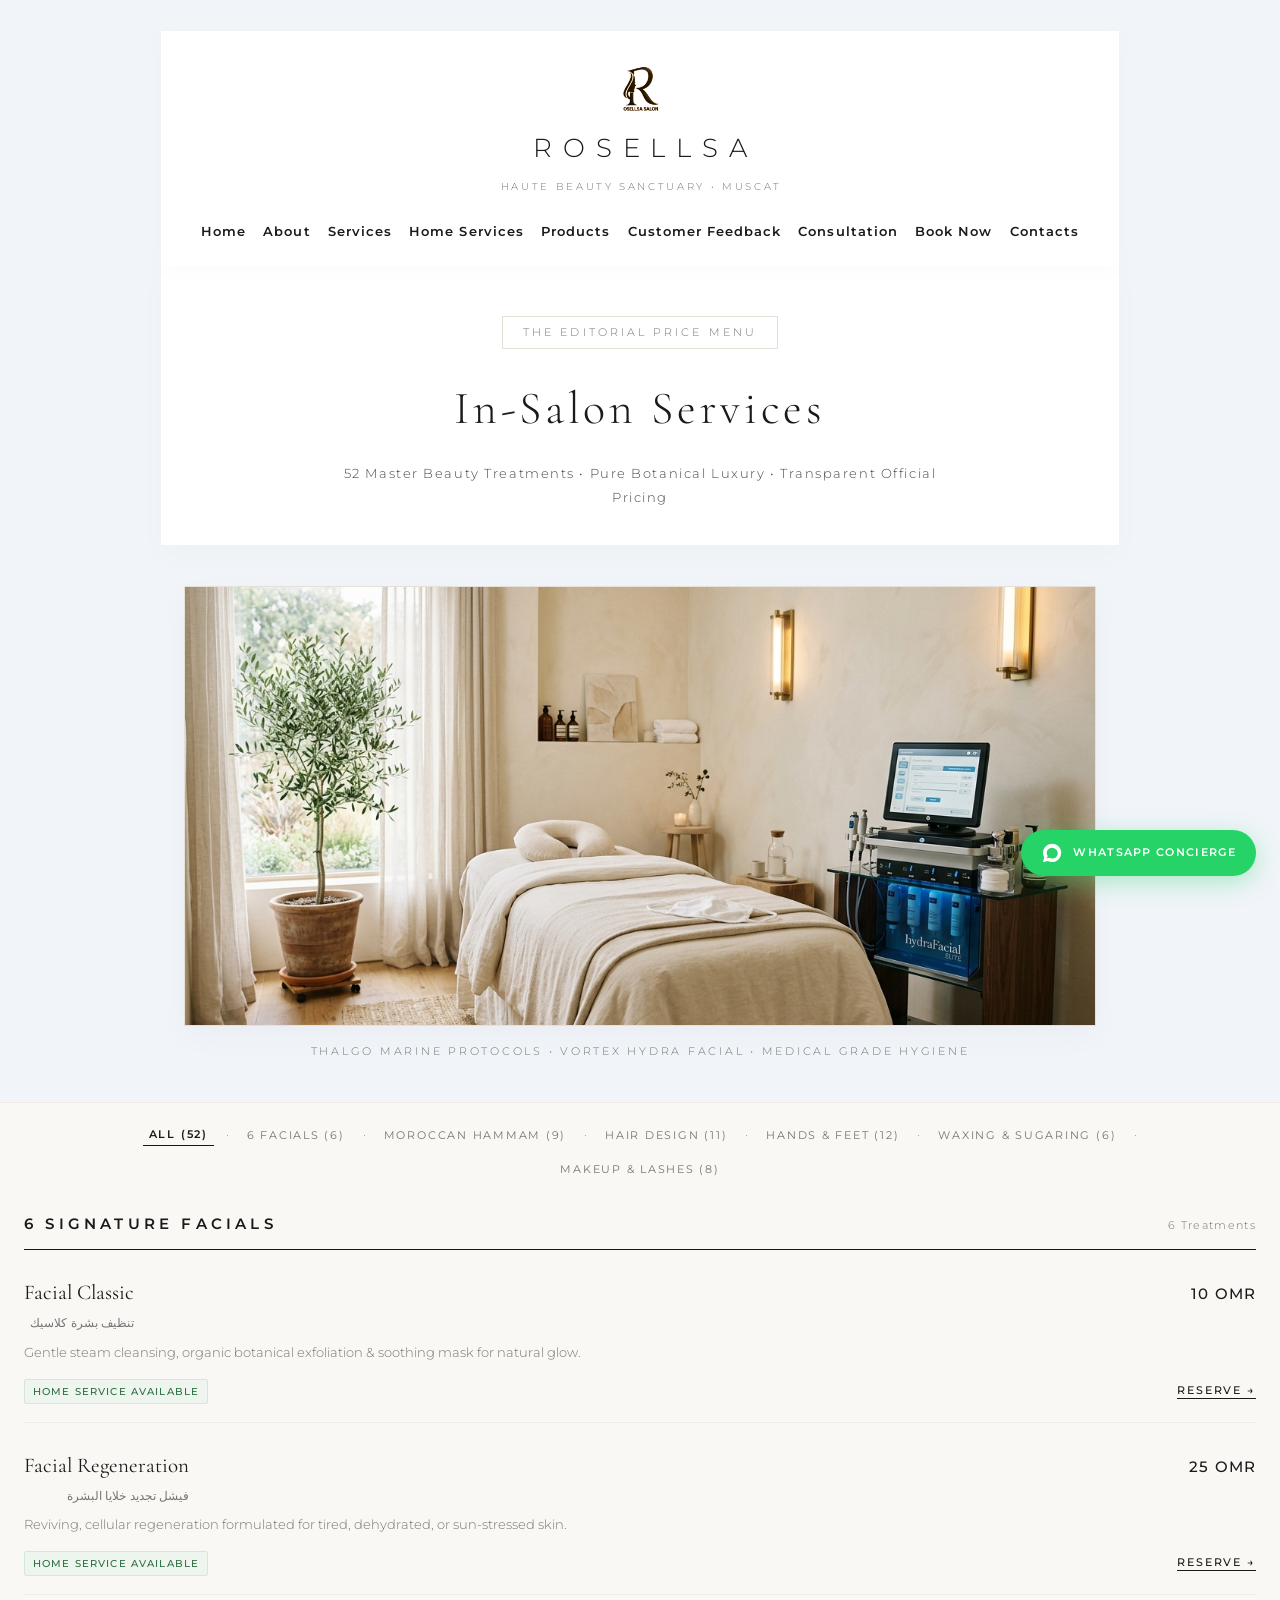
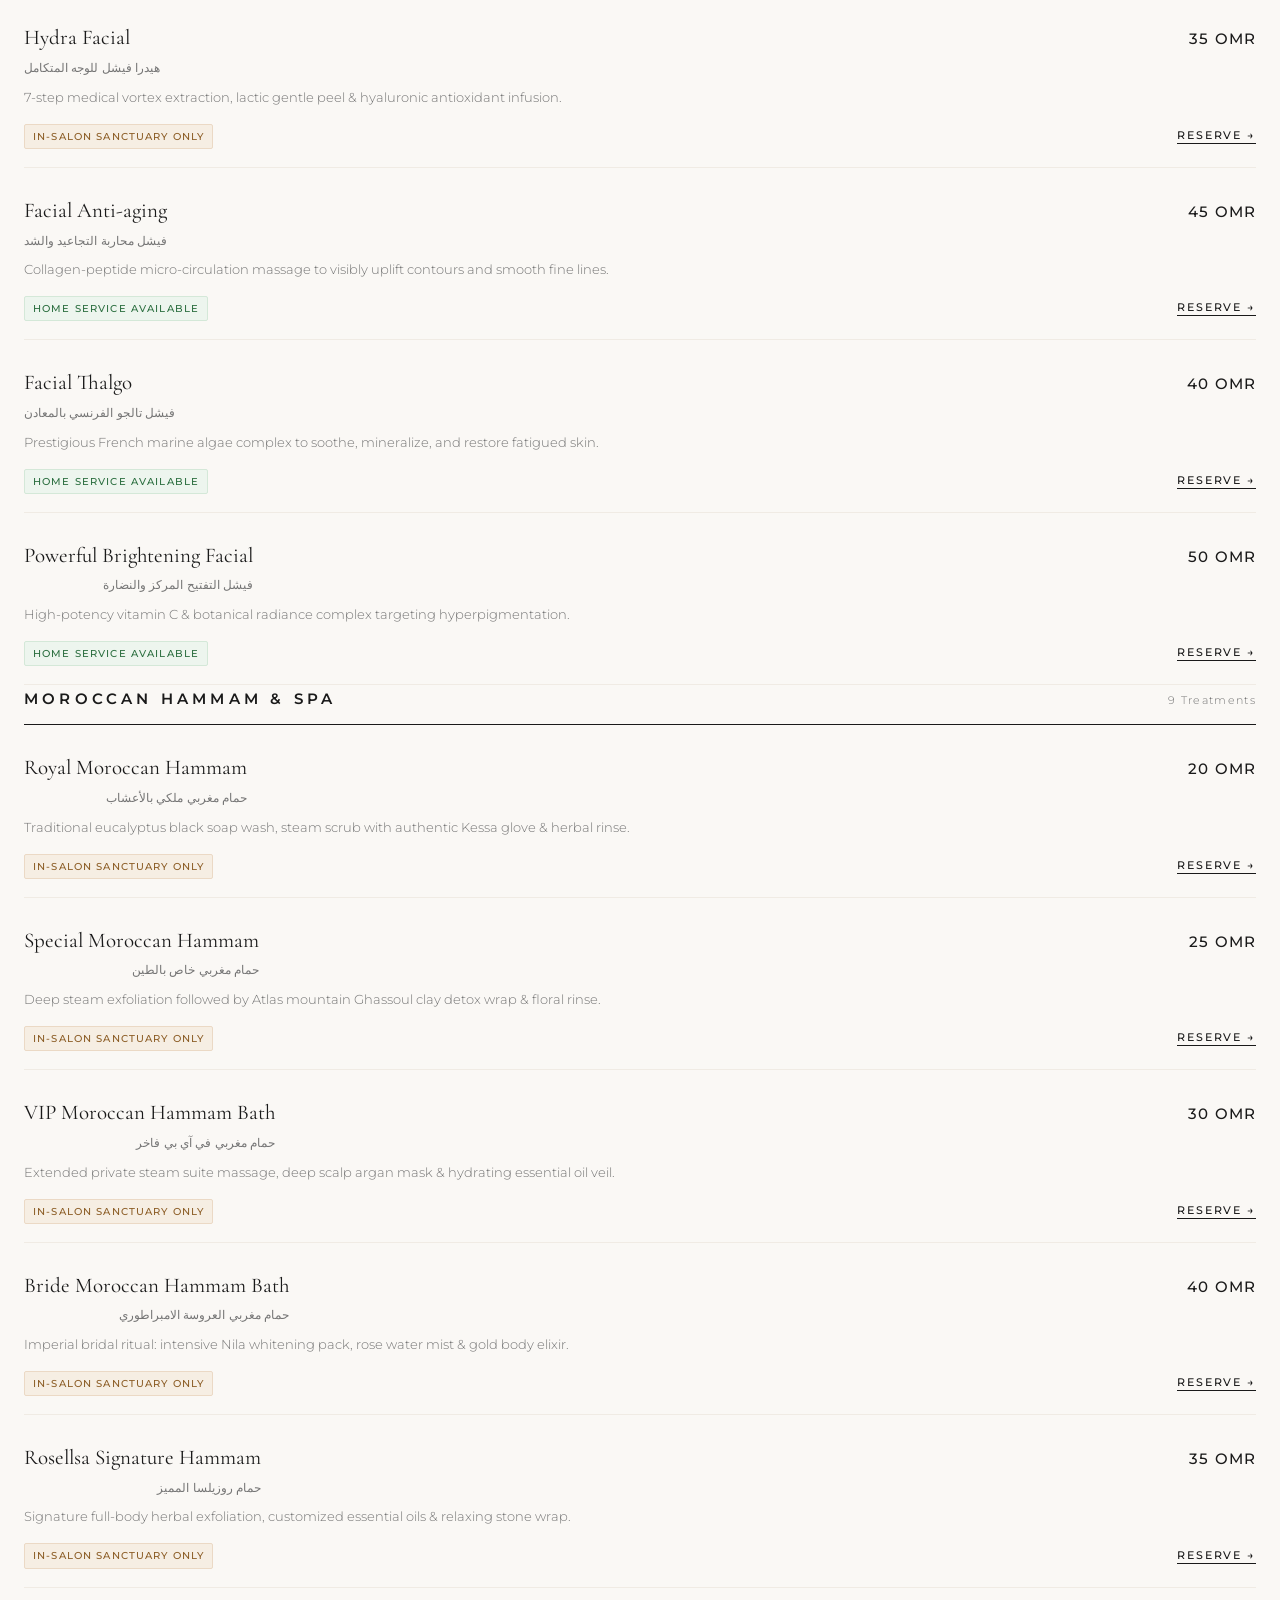
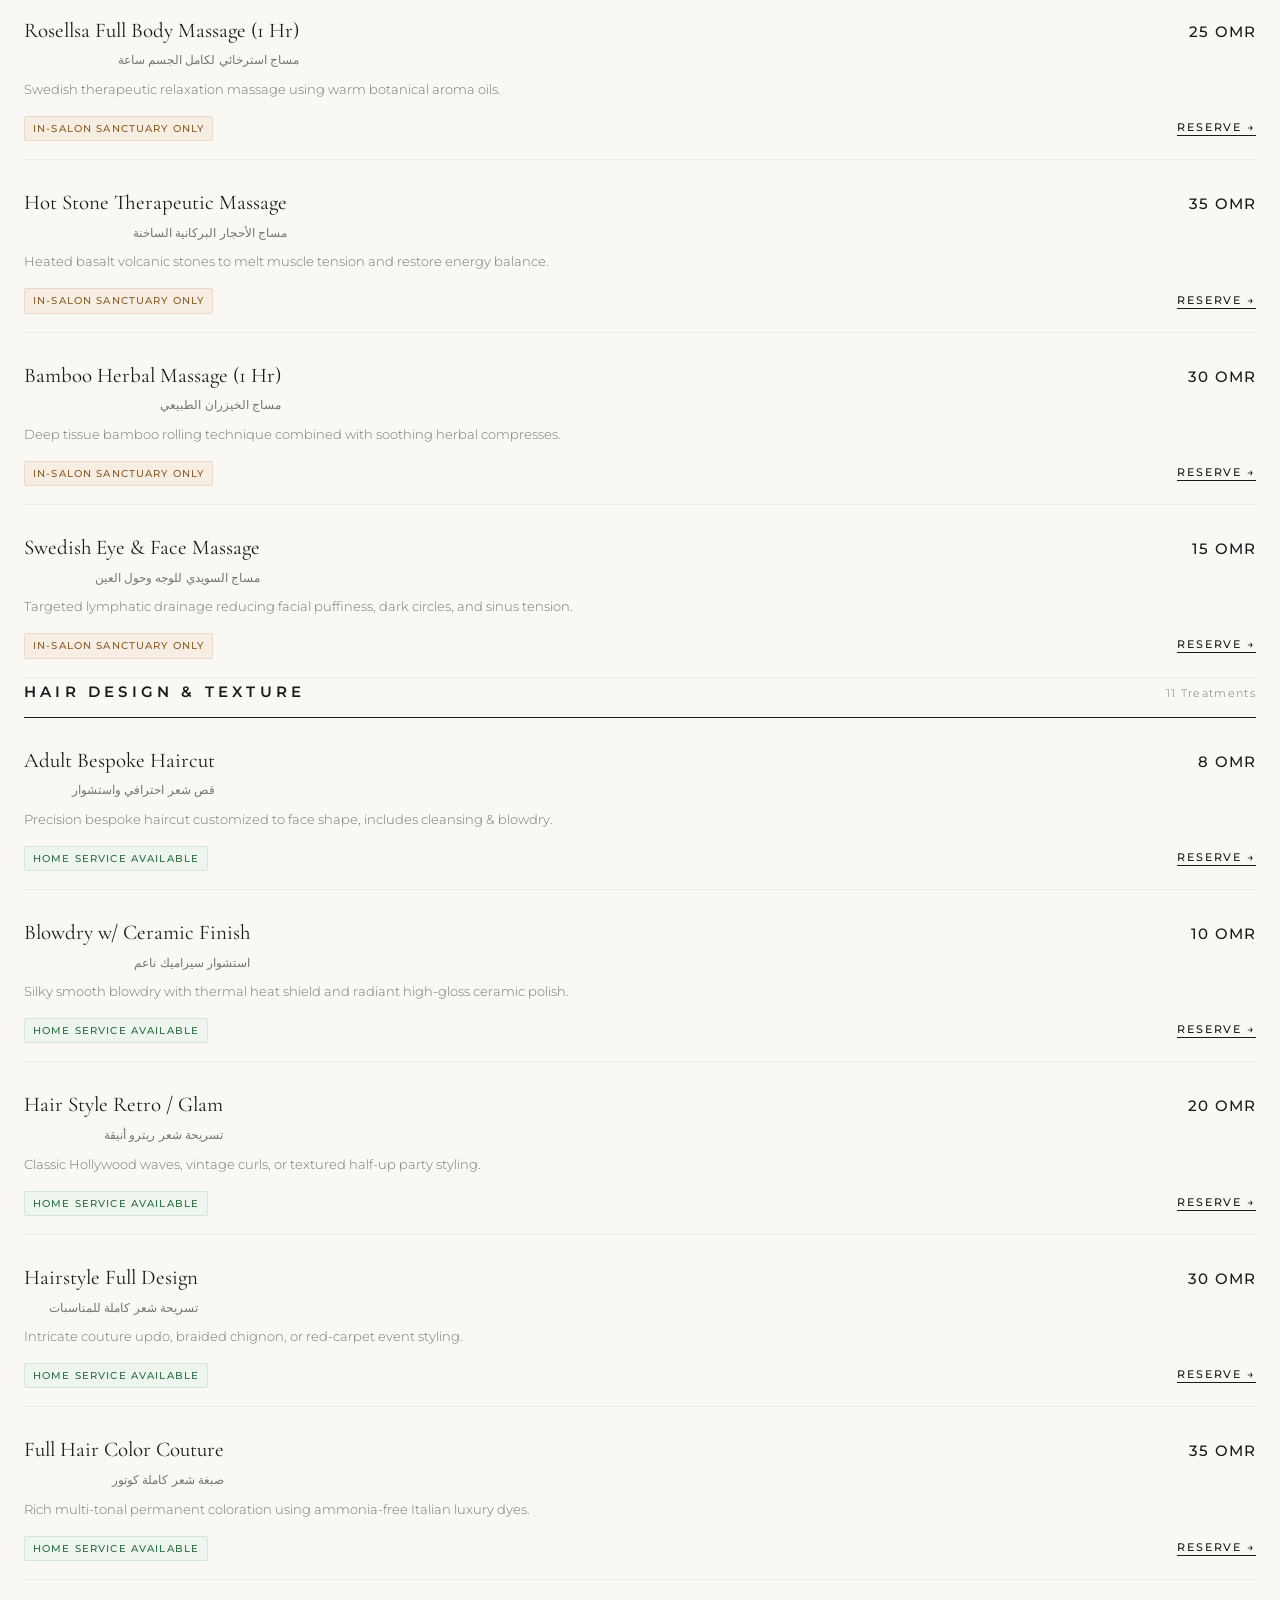
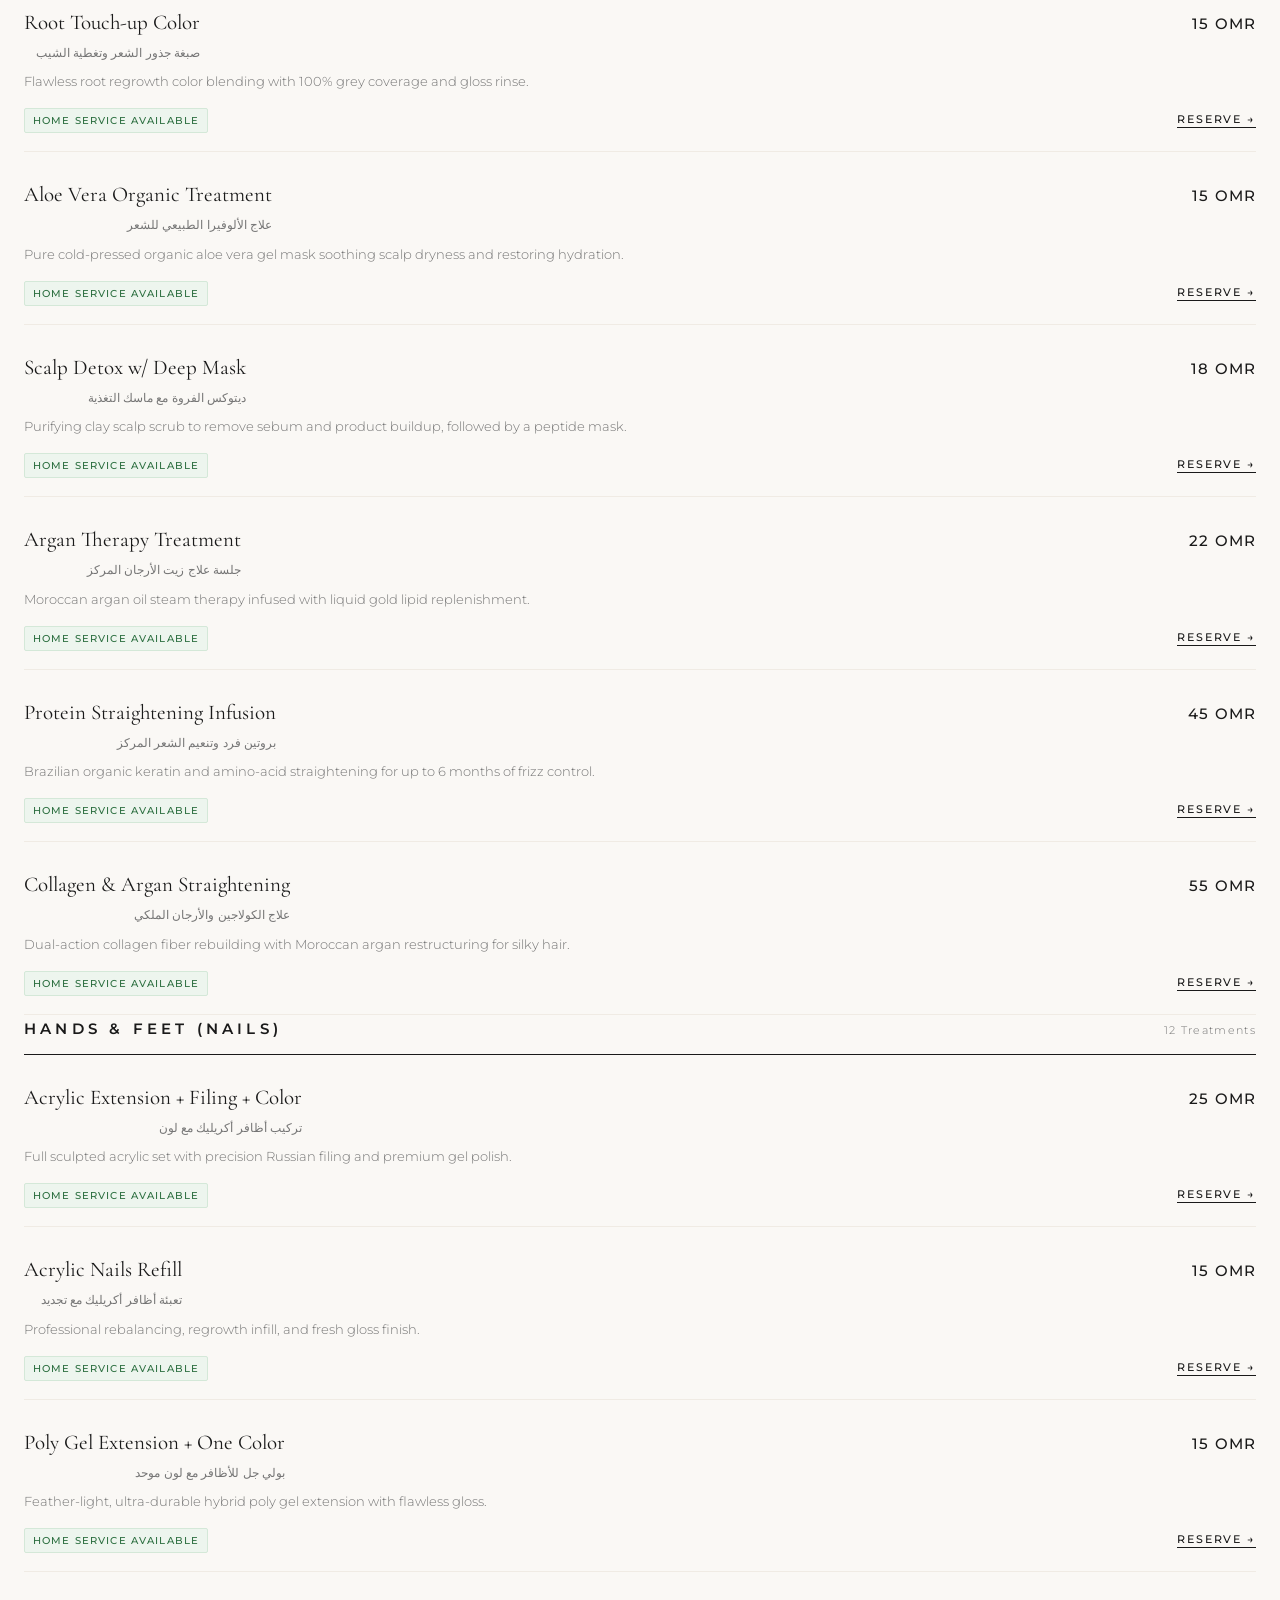
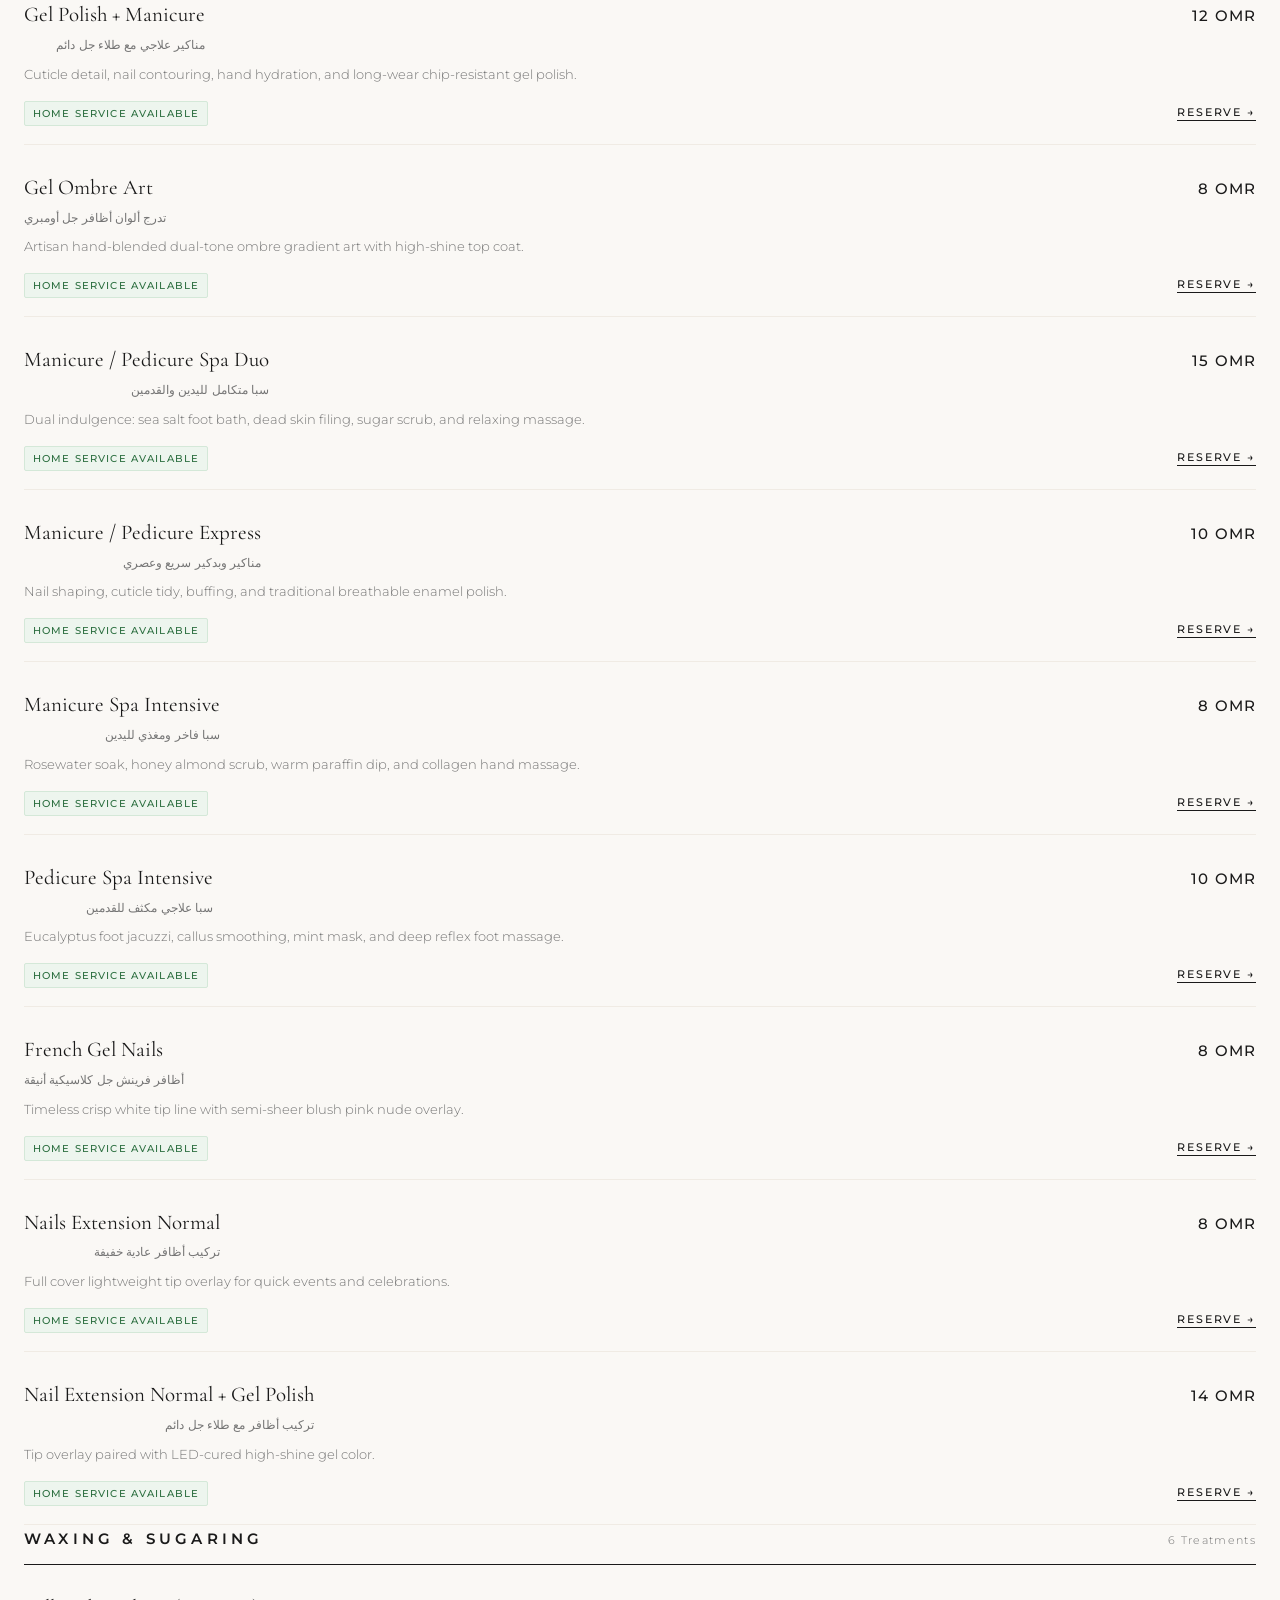
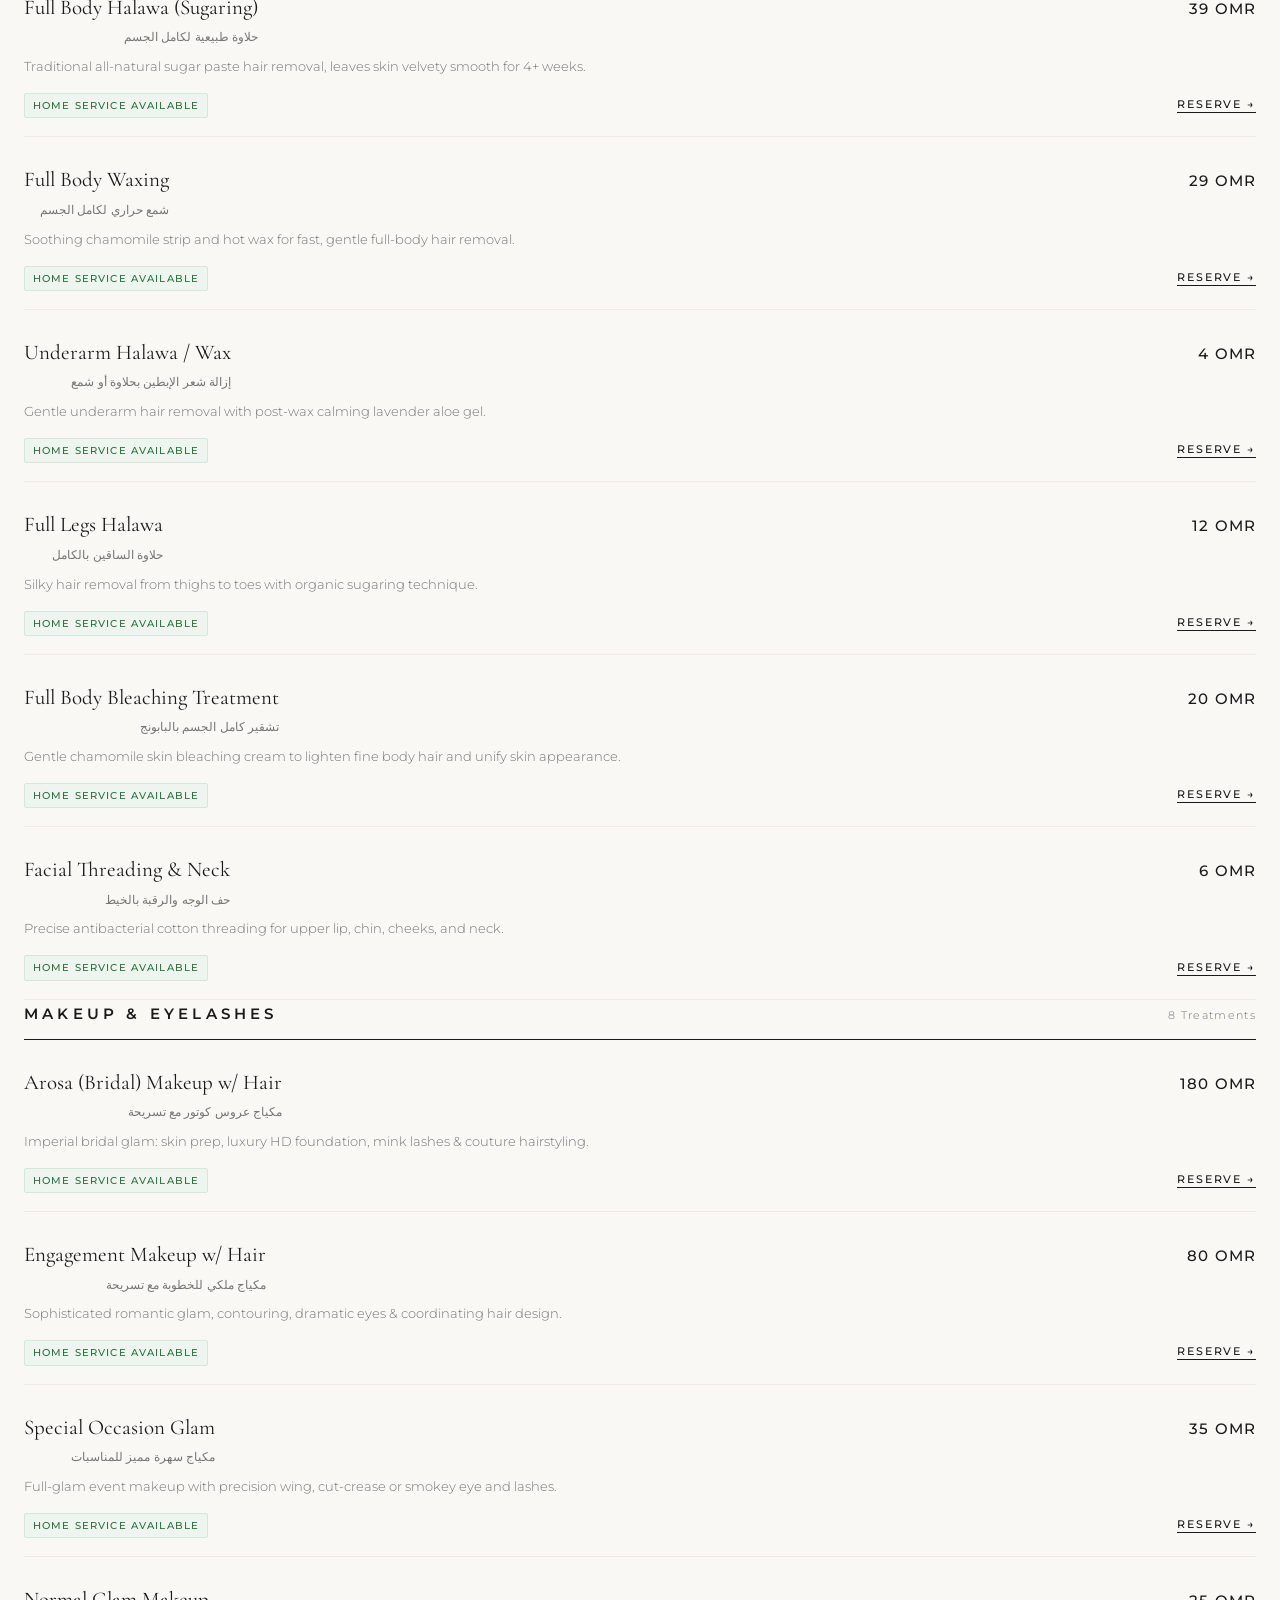
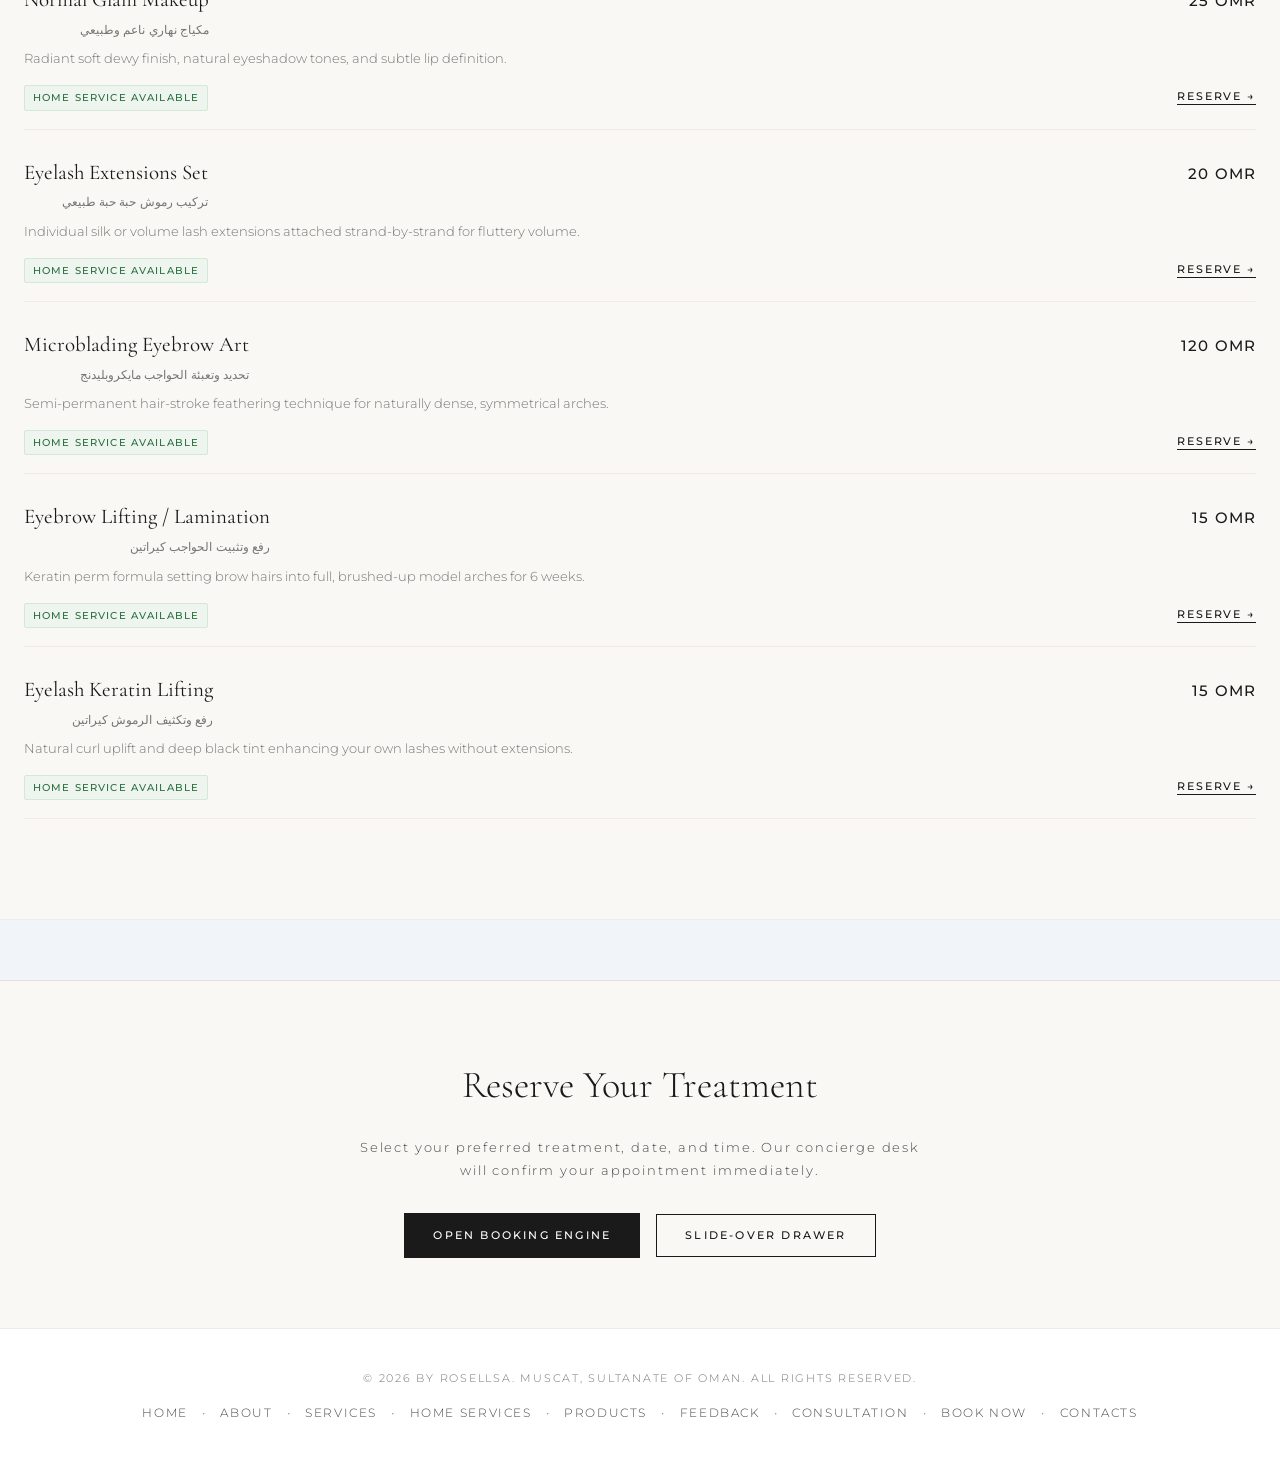
==== commit 8ad29d59: "chore: remove treatment search bar from services page" ====
--- a/services.html
+++ b/services.html
@@ -108,16 +108,7 @@
         <button type="button" class="filter-tab" data-cat="makeup">MAKEUP &amp; LASHES (<span id="count-makeup">5</span>)</button>
       </div>
 
-      <!-- Real-Time Search Bar -->
-      <div class="services-search-wrapper">
-        <div class="search-input-box">
-          <svg class="search-icon" width="16" height="16" viewBox="0 0 24 24" fill="none" stroke="currentColor" stroke-width="2">
-            <circle cx="11" cy="11" r="8"></circle>
-            <line x1="21" y1="21" x2="16.65" y2="16.65"></line>
-          </svg>
-          <input type="text" id="serviceSearchInput" class="service-search-input" placeholder="Search treatment by name (e.g. Hydra, Hammam, Balayage, Russian Manicure)...">
-        </div>
-      </div>
+
 
       <!-- Two-Column Editorial Price Menu -->
       <div class="services-grid" id="servicesGrid">
